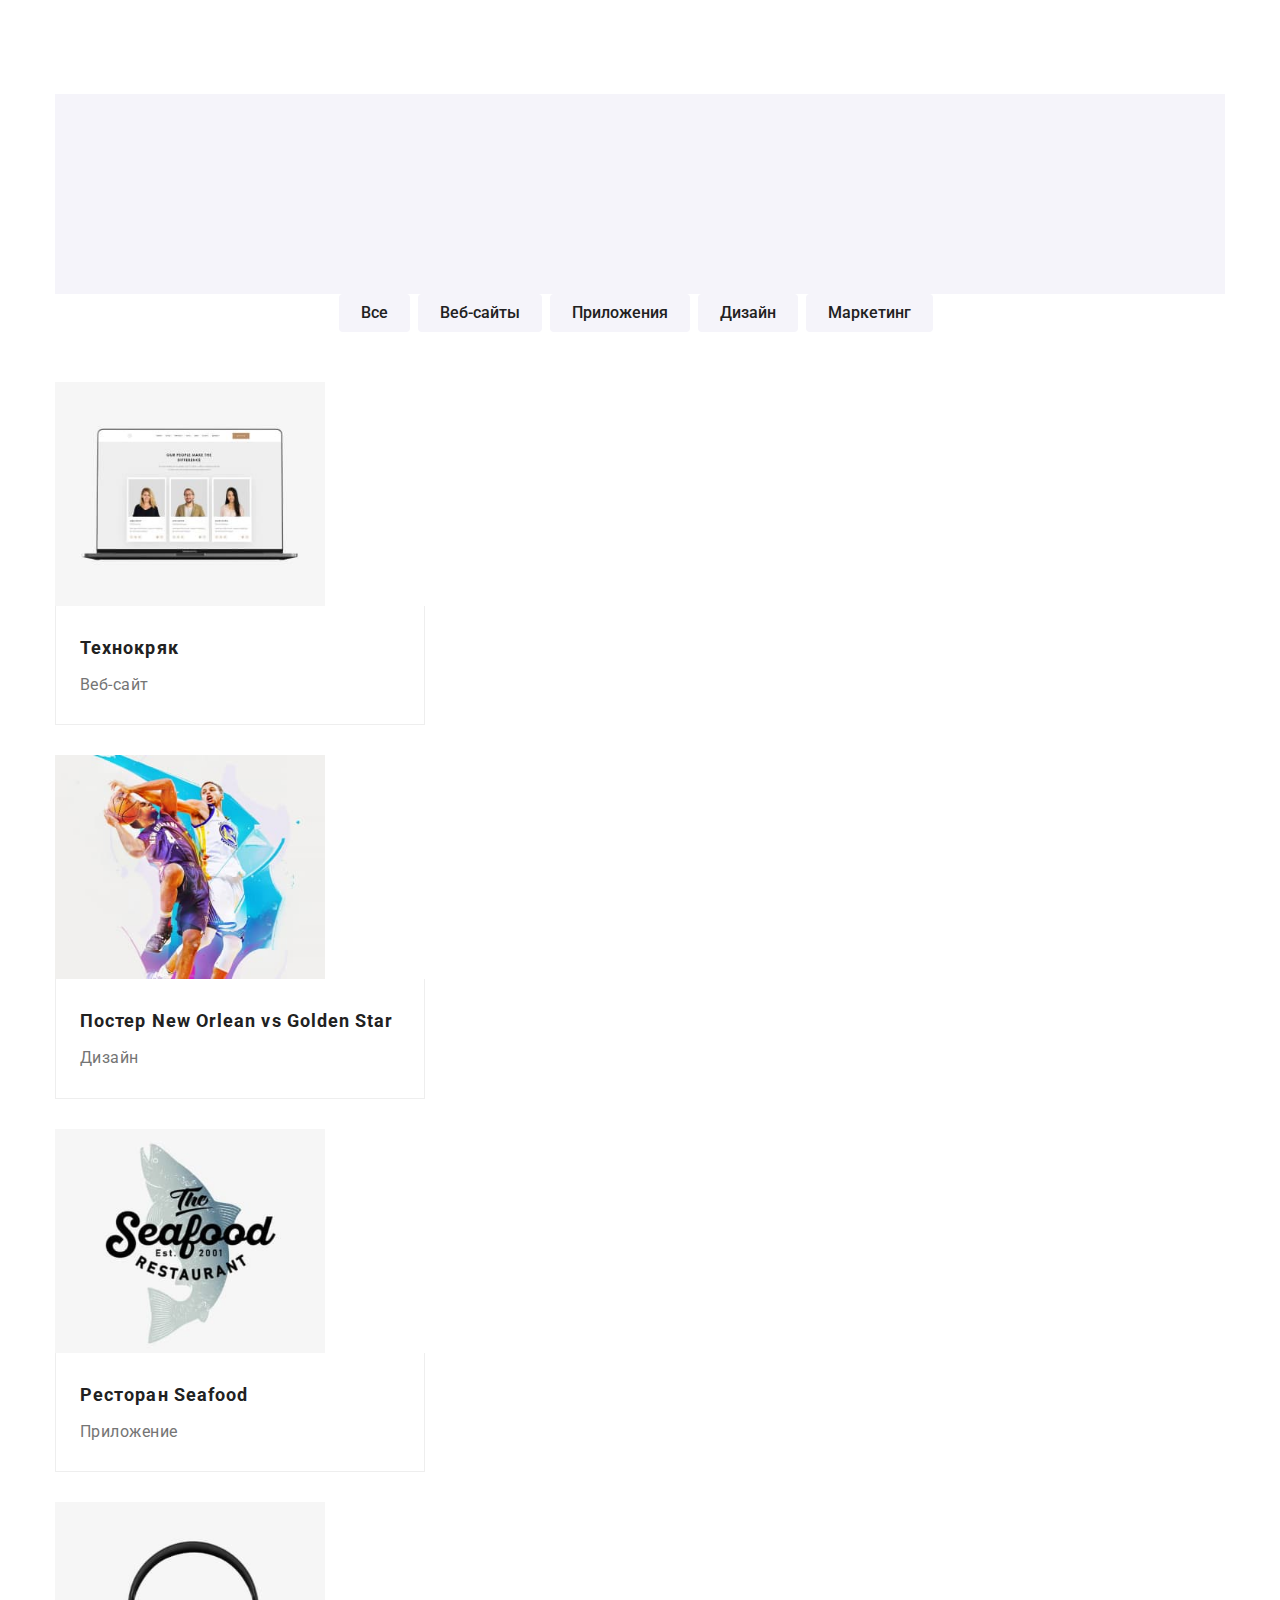
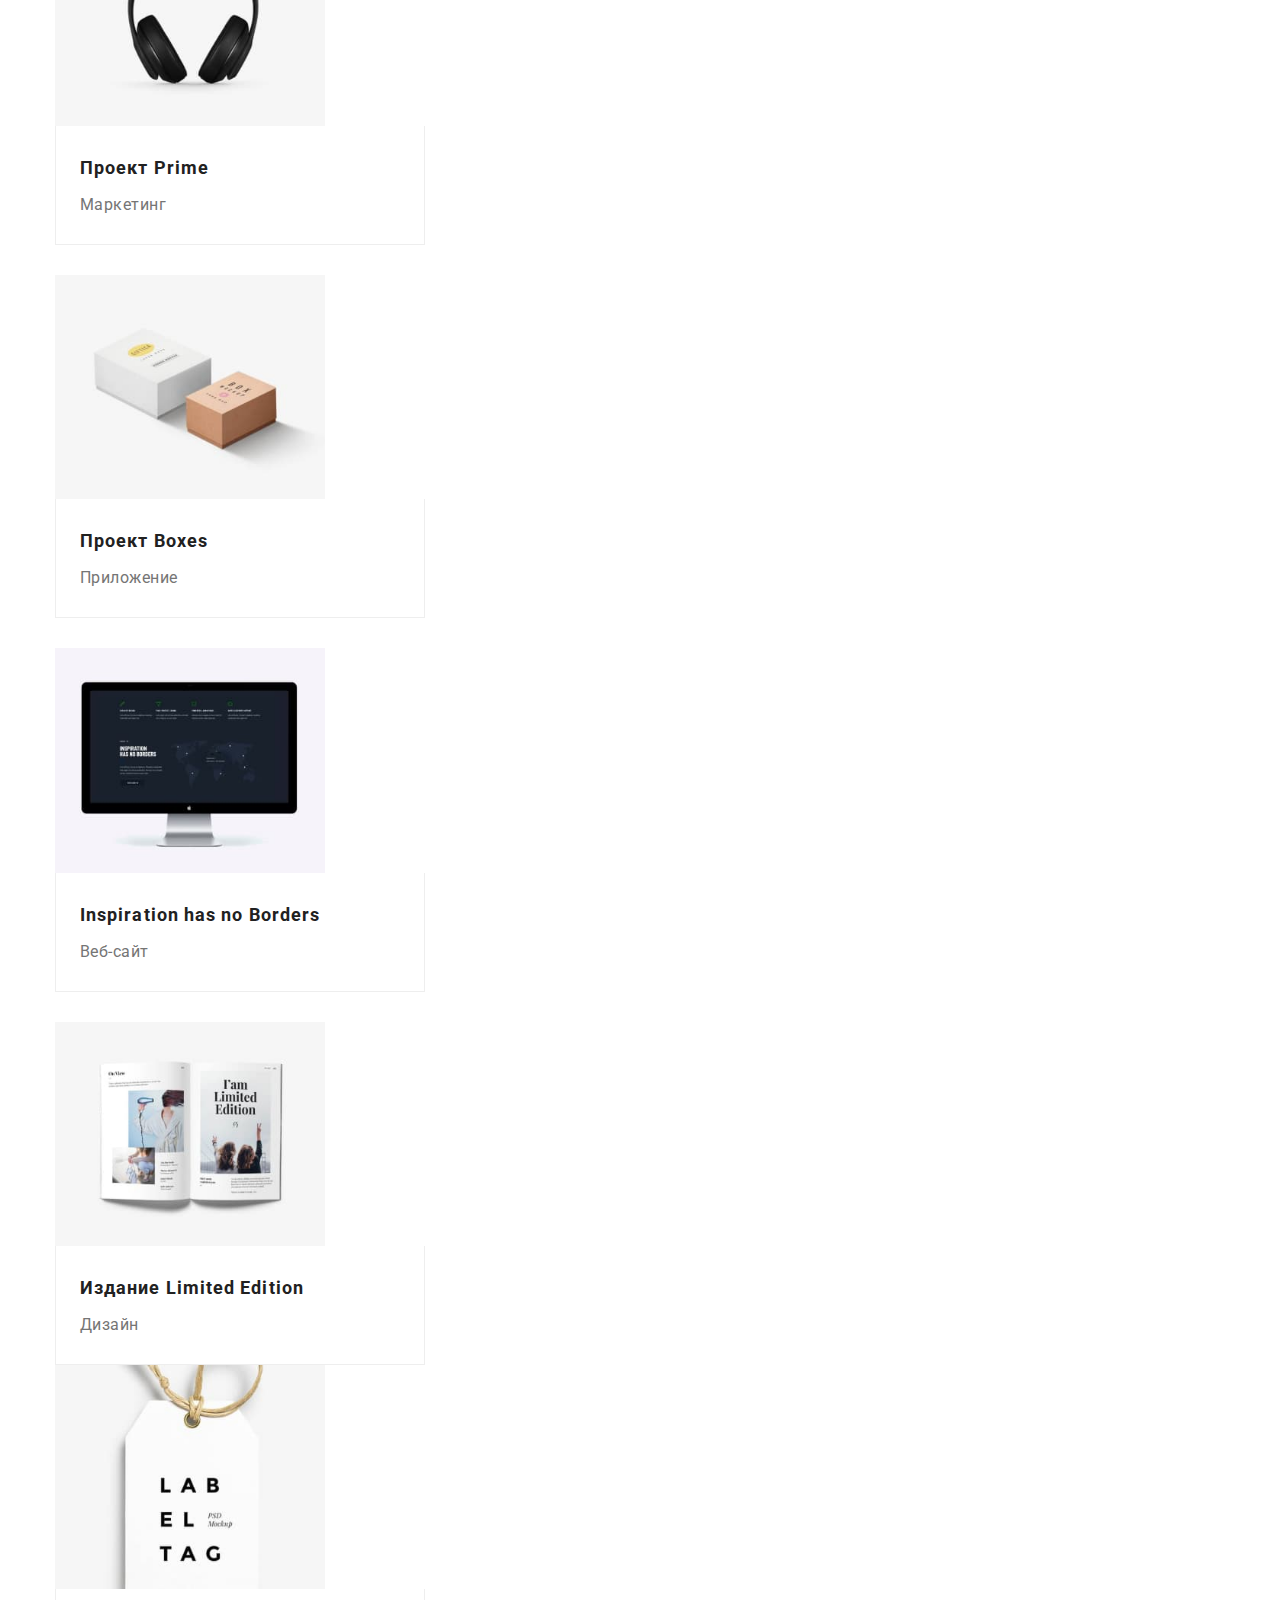
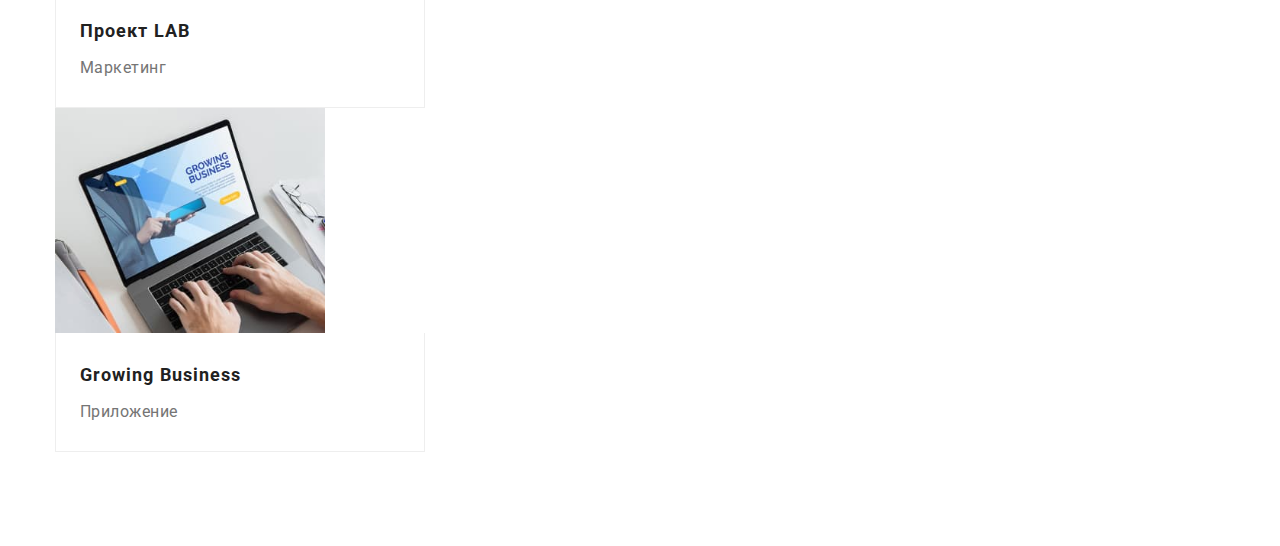
==== portfolio.html @ 8211e8ce "save" ====
<!DOCTYPE html>
<html lang="ru">
  <head>
    <meta charset="UTF-8" />
    <meta http-equiv="X-UA-Compatible" content="IE=edge" />
    <meta name="viewport" content="width=device-width, initial-scale=1.0" />
    <title>WebStudio</title>
    <link
      href="https://fonts.googleapis.com/css2?family=Raleway:wght@700&family=Roboto:wght@400;500;700;900&display=swap"
      rel="stylesheet"
    />
    <link
      rel="stylesheet"
      href="https://cdnjs.cloudflare.com/ajax/libs/modern-normalize/1.1.0/modern-normalize.min.css"
    />
    <link rel="stylesheet" href="./css/main.min.css" />
  </head>

  <body>
    <!--Шапка-->
    <!-- <header class="header-pages">
      <div class="container header-pages__siteheader">
        <nav class="header-pages__display">
          <a href="./index.html" class="header-pages__logo">
            <span class="header-pages__logoblu logo header-pages__logo"
              >Web</span
            ><span class="header-pages__logoblack header-pages__logo"
              >Studio</span
            >
          </a>
          <ul class="site-nav">
            <li class="site-nav__item">
              <a href="./index.html" class="site-nav__textblack site-nav__led"
                >Студия</a
              >
            </li>
            <li class="site-nav__item">
              <a
                href="./portfolio.html"
                class="site-nav__textblack site-nav__linelink"
                >Портфолио</a
              >
            </li>
            <li class="site-nav__item">
              <a href="" class="site-nav__textblack">Контакты</a>
            </li>
          </ul>
        </nav>
        <ul class="site-contact">
          <li class="site-contact__item">
            <a
              href="mailto:info@devstudio.com"
              class="site-contact site-contact__link"
              ><svg class="site-contact__icon" width="16px" height="12px">
                <use href="./images/icons.svg#icon-mail"></use></svg
              >info@devstudio.com</a
            >
          </li>
          <li class="site-contact__item">
            <a href="tel:+380961111111" class="site-contact site-contact__link"
              ><svg class="site-contact__icon" width="10px" height="16px">
                <use href="./images/icons.svg#icon-smartphone"></use></svg
              >+38 096 111 11 11</a
            >
          </li>
        </ul>
      </div>
    </header> -->

    <main>
      <!--Portfolio-->
      <section class="section">
        <div class="container">
          <h1 class="visually-hidden">Реализованные нами проекты</h1>
          <ul class="site-contact project">
            <li class="item">
              <button type="button" class="project__filter project__hover">
                Все
              </button>
            </li>
            <li>
              <button type="button" class="project__filter project__hover">
                Веб-сайты
              </button>
            </li>
            <li>
              <button type="button" class="project__filter project__hover">
                Приложения
              </button>
            </li>
            <li>
              <button type="button" class="project__filter project__hover">
                Дизайн
              </button>
            </li>
            <li>
              <button type="button" class="project__filter project__hover">
                Маркетинг
              </button>
            </li>
          </ul>
          <ul class="card">
            <li class="card__list">
              <a href="" class="card__link">
                <div class="card__overlayfull">
                  <img
                    srcset="
                      ./images/portfolio/1-tab1x.jpg  354w,
                      ./images/portfolio/1-desk1x.jpg 370w,
                      ./images/portfolio/1-mob1x.jpg  450w,
                      ./images/portfolio/1-tab2x.jpg  708w,
                      ./images/portfolio/1-desk2x.jpg 740w,
                      ./images/portfolio/1-mob2x.jpg  900w
                    "
                    sizes="(min-width: 1200px) 270px, (min-width: 768px) 354px, (max-width: 480px) 450px"
                    src="./images/portfolio/1-mob1x.jpg"
                    alt="Технокряк"
                  />
                  <div class="card__overlay">
                    <p class="card__overlaydesc">
                      Ресурс предлагает комплексные предложения с разным уровнем
                      функционала и сервисов. Все это позволит посетителю
                      получить исчерпывающие сведения о компании или частном
                      лице.
                    </p>
                  </div>
                </div>
                <div class="card__border">
                  <h3 class="card__title">Технокряк</h3>
                  <p class="card__description">Веб-сайт</p>
                </div>
              </a>
            </li>

            <li class="card__list">
              <a href="" class="card__link">
                <div class="card__overlayfull">
                  <img
                    srcset="
                      ./images/portfolio/2-tab1x.jpg  354w,
                      ./images/portfolio/2-desk1x.jpg 370w,
                      ./images/portfolio/2-mob1x.jpg  450w,
                      ./images/portfolio/2-tab2x.jpg  708w,
                      ./images/portfolio/2-desk2x.jpg 740w,
                      ./images/portfolio/2-mob2x.jpg  900w
                    "
                    sizes="(min-width: 1200px) 270px, (min-width: 768px) 354px, (max-width: 480px) 450px"
                    src="./images/portfolio/2-mob1x.jpg"
                    alt="Постер New Orlean vs Golden Star"
                  />
                  <div class="card__overlay">
                    <p class="card__overlaydesc">
                      Ресурс предлагает комплексные предложения с разным уровнем
                      функционала и сервисов. Все это позволит посетителю
                      получить исчерпывающие сведения о компании или частном
                      лице.
                    </p>
                  </div>
                </div>
                <div class="card__border">
                  <h3 class="card__title">Постер New Orlean vs Golden Star</h3>
                  <p class="card__description">Дизайн</p>
                </div>
              </a>
            </li>
            <li class="card__list">
              <a href="" class="card__link">
                <div class="card__overlayfull">
                  <img
                    srcset="
                      ./images/portfolio/3-tab1x.jpg  354w,
                      ./images/portfolio/3-desk1x.jpg 370w,
                      ./images/portfolio/3-mob1x.jpg  450w,
                      ./images/portfolio/3-tab2x.jpg  708w,
                      ./images/portfolio/3-desk2x.jpg 740w,
                      ./images/portfolio/3-mob2x.jpg  900w
                    "
                    sizes="(min-width: 1200px) 270px, (min-width: 768px) 354px, (max-width: 480px) 450px"
                    src="./images/portfolio/3-mob1x.jpg"
                    alt="Ресторан Seafood"
                  />
                  <div class="card__overlay">
                    <p class="card__overlaydesc">
                      Ресурс предлагает комплексные предложения с разным уровнем
                      функционала и сервисов. Все это позволит посетителю
                      получить исчерпывающие сведения о компании или частном
                      лице.
                    </p>
                  </div>
                </div>
                <div class="card__border">
                  <h3 class="card__title">Ресторан Seafood</h3>
                  <p class="card__description">Приложение</p>
                </div>
              </a>
            </li>
            <li class="card__list">
              <a href="" class="card__link">
                <div class="card__overlayfull">
                  <img
                    srcset="
                      ./images/portfolio/4-tab1x.jpg  354w,
                      ./images/portfolio/4-desk1x.jpg 370w,
                      ./images/portfolio/4-mob1x.jpg  450w,
                      ./images/portfolio/4-tab2x.jpg  708w,
                      ./images/portfolio/4-desk2x.jpg 740w,
                      ./images/portfolio/4-mob2x.jpg  900w
                    "
                    sizes="(min-width: 1200px) 270px, (min-width: 768px) 354px, (max-width: 480px) 450px"
                    src="./images/portfolio/4-mob1x.jpg"
                    alt="Проект Prime"
                  />
                  <div class="card__overlay">
                    <p class="card__overlaydesc">
                      Ресурс предлагает комплексные предложения с разным уровнем
                      функционала и сервисов. Все это позволит посетителю
                      получить исчерпывающие сведения о компании или частном
                      лице.
                    </p>
                  </div>
                </div>
                <div class="card__border">
                  <h3 class="card__title">Проект Prime</h3>
                  <p class="card__description">Маркетинг</p>
                </div>
              </a>
            </li>
            <li class="card__list">
              <a href="" class="card__link">
                <div class="card__overlayfull">
                  <img
                    srcset="
                      ./images/portfolio/5-tab1x.jpg  354w,
                      ./images/portfolio/5-desk1x.jpg 370w,
                      ./images/portfolio/5-mob1x.jpg  450w,
                      ./images/portfolio/5-tab2x.jpg  708w,
                      ./images/portfolio/5-desk2x.jpg 740w,
                      ./images/portfolio/5-mob2x.jpg  900w
                    "
                    sizes="(min-width: 1200px) 270px, (min-width: 768px) 354px, (max-width: 480px) 450px"
                    src="./images/portfolio/5-mob1x.jpg"
                    alt="Проект Boxes"
                  />
                  <div class="card__overlay">
                    <p class="card__overlaydesc">
                      Ресурс предлагает комплексные предложения с разным уровнем
                      функционала и сервисов. Все это позволит посетителю
                      получить исчерпывающие сведения о компании или частном
                      лице.
                    </p>
                  </div>
                </div>
                <div class="card__border">
                  <h3 class="card__title">Проект Boxes</h3>
                  <p class="card__description">Приложение</p>
                </div>
              </a>
            </li>
            <li class="card__list">
              <a href="" class="card__link">
                <div class="card__overlayfull">
                  <img
                    srcset="
                      ./images/portfolio/6-tab1x.jpg  354w,
                      ./images/portfolio/6-desk1x.jpg 370w,
                      ./images/portfolio/6-mob1x.jpg  450w,
                      ./images/portfolio/6-tab2x.jpg  708w,
                      ./images/portfolio/6-desk2x.jpg 740w,
                      ./images/portfolio/6-mob2x.jpg  900w
                    "
                    sizes="(min-width: 1200px) 270px, (min-width: 768px) 354px, (max-width: 480px) 450px"
                    src="./images/portfolio/6-mob1x.jpg"
                    alt="Inspiration has no Borders"
                  />
                  <div class="card__overlay">
                    <p class="card__overlaydesc">
                      Ресурс предлагает комплексные предложения с разным уровнем
                      функционала и сервисов. Все это позволит посетителю
                      получить исчерпывающие сведения о компании или частном
                      лице.
                    </p>
                  </div>
                </div>
                <div class="card__border">
                  <h3 class="card__title">Inspiration has no Borders</h3>
                  <p class="card__description">Веб-сайт</p>
                </div>
              </a>
            </li>
            <li class="card__list">
              <a href="" class="card__link">
                <div class="card__overlayfull">
                  <img
                    srcset="
                      ./images/portfolio/7-tab1x.jpg  354w,
                      ./images/portfolio/7-desk1x.jpg 370w,
                      ./images/portfolio/7-mob1x.jpg  450w,
                      ./images/portfolio/7-tab2x.jpg  708w,
                      ./images/portfolio/7-desk2x.jpg 740w,
                      ./images/portfolio/7-mob2x.jpg  900w
                    "
                    sizes="(min-width: 1200px) 270px, (min-width: 768px) 354px, (max-width: 480px) 450px"
                    src="./images/portfolio/7-mob1x.jpg"
                    alt="Издание Limited Edition"
                  />
                  <div class="card__overlay">
                    <p class="card__overlaydesc">
                      Ресурс предлагает комплексные предложения с разным уровнем
                      функционала и сервисов. Все это позволит посетителю
                      получить исчерпывающие сведения о компании или частном
                      лице.
                    </p>
                  </div>
                </div>
                <div class="card__border">
                  <h3 class="card__title">Издание Limited Edition</h3>
                  <p class="card__description">Дизайн</p>
                </div>
              </a>
            </li>
            <li class="card__list">
              <a href="" class="card__link">
                <div class="card__overlayfull">
                  <img
                    srcset="
                      ./images/portfolio/8-tab1x.jpg  354w,
                      ./images/portfolio/8-desk1x.jpg 370w,
                      ./images/portfolio/8-mob1x.jpg  450w,
                      ./images/portfolio/8-tab2x.jpg  708w,
                      ./images/portfolio/8-desk2x.jpg 740w,
                      ./images/portfolio/8-mob2x.jpg  900w
                    "
                    sizes="(min-width: 1200px) 270px, (min-width: 768px) 354px, (max-width: 480px) 450px"
                    src="./images/portfolio/8-mob1x.jpg"
                    alt="Проект LAB"
                  />
                  <div class="card__overlay">
                    <p class="card__overlaydesc">
                      Ресурс предлагает комплексные предложения с разным уровнем
                      функционала и сервисов. Все это позволит посетителю
                      получить исчерпывающие сведения о компании или частном
                      лице.
                    </p>
                  </div>
                </div>
                <div class="card__border">
                  <h3 class="card__title">Проект LAB</h3>
                  <p class="card__description">Маркетинг</p>
                </div>
              </a>
            </li>
            <li class="card__list">
              <a href="" class="card__link">
                <div class="card__overlayfull">
                  <img
                    srcset="
                      ./images/portfolio/9-tab1x.jpg  354w,
                      ./images/portfolio/9-desk1x.jpg 370w,
                      ./images/portfolio/9-mob1x.jpg  450w,
                      ./images/portfolio/9-tab2x.jpg  708w,
                      ./images/portfolio/9-desk2x.jpg 740w,
                      ./images/portfolio/9-mob2x.jpg  900w
                    "
                    sizes="(min-width: 1200px) 270px, (min-width: 768px) 354px, (max-width: 480px) 450px"
                    src="./images/portfolio/9-mob1x.jpg"
                    alt="Growing Business"
                  />
                  <div class="card__overlay">
                    <p class="card__overlaydesc">
                      Ресурс предлагает комплексные предложения с разным уровнем
                      функционала и сервисов. Все это позволит посетителю
                      получить исчерпывающие сведения о компании или частном
                      лице.
                    </p>
                  </div>
                </div>
                <div class="card__border">
                  <h3 class="card__title">Growing Business</h3>
                  <p class="card__description">Приложение</p>
                </div>
              </a>
            </li>
          </ul>
        </div>
      </section>
    </main>

    <!--Футер-->
    <!-- <footer class="footer">
      <div class="container footer__padding">
        <div>
          <a href="./index.html" class="header-pages__logo"
            ><span class="header-pages__logoblu">Web</span>
            <span class="header-pages__logowhite">Studio</span></a
          >

          <address class="footer__address">
            <ul class="footer__link">
              <li class="footer__itemtop">
                <a
                  href="г.Киев,пр-тЛесиУкраинки,26"
                  class="footer__contact footer__contact--white"
                  >г. Киев, пр-т Леси Украинки, 26</a
                >
              </li>
              <li class="footer__item">
                <a href="mailto:info@devstudio.com" class="footer__contact"
                  >info@devstudio.com</a
                >
              </li>
              <li class="footer__item">
                <a href="tel:+380961111111" class="footer__contact"
                  >+38 096 111 11 11</a
                >
              </li>
            </ul>
          </address>
        </div>

        <div>
          <h2 class="footer-social__title">Присоединяйтесь</h2>
          <ul class="footer-social">
            <li class="footer-social__item">
              <a href="" class="footer-social__link"
                ><svg class="footer-social__icon">
                  <use href="./images/icons.svg#icon-footer-insta"></use></svg
              ></a>
            </li>
            <li class="footer-social__item">
              <a href="" class="footer-social__link"
                ><svg class="footer-social__icon">
                  <use href="./images/icons.svg#icon-footer-twiter"></use></svg
              ></a>
            </li>
            <li class="footer-social__item">
              <a href="" class="footer-social__link"
                ><svg class="footer-social__icon">
                  <use
                    href="./images/icons.svg#icon-footer-facebook"
                  ></use></svg
              ></a>
            </li>
            <li class="footer-social__item">
              <a href="" class="footer-social__link"
                ><svg class="footer-social__icon">
                  <use
                    href="./images/icons.svg#icon-footer-linkedin"
                  ></use></svg
              ></a>
            </li>
          </ul>
        </div>
        <div class="footer-subscribe">
          <h3 class="footer-subscribe__title">Подпишись на рассылку</h3>
          <form class="footer-subscribe__form">
            <label class="footer-subscribe__field">
              <input
                type="text"
                name="name"
                placeholder="E-mail"
                class="footer-subscribe__input"
              />
            </label>
            <button type="submit" class="footer-subscribe__button">
              Подписаться<svg
                class="footer-subscribe__icon"
                width=" 24px"
                height="24px"
              >
                <use href="./images/icons.svg#icon-footer-subscribe"></use>
              </svg>
            </button>
          </form>
        </div>
      </div>
    </footer> -->
  </body>
</html>
---- css/main.min.css ----
.visually-hidden{position:absolute;width:1px;height:1px;margin:-1px;border:0;padding:0;white-space:normal;clip-path:inset(100%);clip:rect(0 0 0 0);overflow:hidden}:root{--primary-text-color: #212121;--secondary-text-color: #757575;--font-header-footer: #2f303a;--white-color-text: #ffffff;--accent-color: #2196f3;--animation: 250ms cubic-bezier(0.4, 0, 0.2, 1)}body{background-color:#ffffff;color:var(--primary-text-color);font-family:"Roboto", "Helvetica Neue", sans-serif;letter-spacing:0.03em;margin:0}ul,li,p{list-style:none;margin:0;padding:0}h1,h2,h3,h4,h5,h6{margin:0;padding:0}a{text-decoration:none}img{display:block}.container{width:100%;padding-left:15px;padding-right:15px;margin:0 auto}@media screen and (min-width: 480px){.container{width:480px}}@media screen and (min-width: 768px){.container{width:768px}}@media screen and (min-width: 1200px){.container{width:1200px}}.section{padding-top:60px;padding-bottom:60px}@media screen and (min-width: 1200px){.section{padding-top:94px;padding-bottom:94px}}.backdrop{position:fixed;top:0;left:0;width:100%;height:100%;background-color:rgba(0,0,0,0.2);opacity:1;transition:opacity var(--animation);z-index:2}.backdrop__modal{position:absolute;top:50%;left:50%;transform:translate(-50%, -50%);width:528px;height:581px;background-color:#ffffff;transition:transform var(--animation);z-index:3;padding:40px}.backdrop__title{font-family:"Roboto";font-weight:700;font-size:20px;line-height:1.15;text-align:center;letter-spacing:0.03em;color:var(--primary-text-color);padding-bottom:12px}.is-hidden{opacity:0;pointer-events:none;transition:opacity var(--animation)}.form{width:100%;font-family:"Roboto";font-weight:400;font-size:12px;line-height:1.15;letter-spacing:0.01em;color:var(--secondary-text-color)}.form__close{position:absolute;top:8px;right:8px;height:30px;width:30px;background-color:#ffffff;border:1px solid rgba(0,0,0,0.1);border-radius:50%;cursor:pointer;display:flex;justify-content:center;align-items:center;color:#000000;transition:color var(--animation)}.form__close:hover,.form__close:focus{fill:var(--accent-color)}.form__iconclose{fill:currentColor}.form__field{position:relative;display:flex;flex-direction:column;margin-bottom:10px;background:#ffffff;border-radius:4px}.form__input{margin:0;margin-top:4px;border:1px solid rgba(33,33,33,0.2);box-sizing:border-box;border-radius:4px;padding:10px 40px;display:flex;cursor:pointer;height:40px;outline:none}.form__input::placeholder{color:rgba(117,117,117,0.5)}.form__input:focus{border-color:var(--accent-color);color:#2f303a}.form__icon+.form__iconname{margin:0;padding:0;display:flex;position:absolute;top:50%;left:12px;cursor:pointer}.form__field:focus-within>.form__icon+.form__iconname{color:var(--accent-color);fill:var(--accent-color);transition:var(--animation)}.form__comment{display:flex}.form__textarea{width:100%;height:120px;padding:12px 16px;border:1px solid rgba(33,33,33,0.2);box-sizing:border-box;border-radius:4px;resize:none}.form__textarea::placeholder{color:rgba(117,117,117,0.5)}.form__agreement{font-family:"Roboto";font-weight:400;font-size:14px;letter-spacing:0.03em;line-height:1.71;display:flex;align-items:center;margin-top:20px}.form a{color:var(--accent-color);text-decoration-line:underline;margin-left:14px}.form__checkbox{-webkit-appearance:none;-moz-appearance:none;appearance:none;position:absolute}.form__checkicon{content:"";display:inline-block;background-repeat:no-repeat;width:16px;height:15px;border:2px solid var(--primary-text-color);border-radius:4px;margin-right:8px}.form__checkbox:checked+.form__checkicon{border-color:var(--accent-color);background-color:var(--accent-color);background-image:url(../images/iconcheck.svg);background-size:contain;background-origin:content-box}.form__button{color:var(--white-color-text);background-color:var(--accent-color);margin:0 auto;display:block;font-family:"Roboto";padding:10px 55px;border-radius:4px;min-width:200px;border:transparent;font-weight:700;font-size:16px;line-height:1.88;display:flex;align-items:center;text-align:center;letter-spacing:0.06em;cursor:pointer;box-shadow:0px 4px 4px rgba(0,0,0,0.15);border-radius:4px;transition:background-color var(--animation),color var(--animation);margin-top:30px}.form__button:hover,.form__button:focus{background-color:var(--accent-color);color:var(--accent-color)}.site-nav{display:flex;flex-direction:column;position:fixed;padding:20px;font-size:20px;top:0;left:0;width:100vw;height:100vh;margin-bottom:32px;z-index:1;transform:translateY(-100%)}.site-nav.is-open{transform:translateY(0)}.site-nav__list{color:var(--primary-text-color);font-weight:500;font-size:40px;line-height:1.17;letter-spacing:0.02em;text-decoration:none}.site-nav__textblack{font-weight:500;font-size:40px;line-height:1.17;letter-spacing:0.02em;color:var(--primary-text-color)}.site-nav__linelink{color:var(--accent-color)}.site-nav__linelink::after{position:absolute;left:0;bottom:-1px;content:"";display:block;width:100%;height:4px;border-radius:2px;transition:color var(--animation);background-color:var(--accent-color)}.site-nav__item:hover,.site-nav__item:focus{color:var(accent-color);outline:0;outline-offset:0;text-decoration:none;transition:color var(--animation)}.advantage{display:flex;justify-content:space-between;flex-wrap:wrap;margin-left:-30px;margin-top:-30px;flex-direction:column}@media screen and (min-width: 768px){.advantage{flex-direction:row}}.advantage__h2{color:var(--primary-text-color);font-weight:700;font-size:14px;line-height:1.14;text-transform:uppercase;margin-bottom:10px}.advantage__list{margin-left:30px;margin-top:30px}@media screen and (min-width: 768px){.advantage__list{flex-basis:calc(100% / 2 - 30px)}}@media screen and (min-width: 1200px){.advantage__list{flex-basis:calc(100% / 4 - 30px)}}.advantage__list::before{display:block;content:"";height:120px;background-size:auto;background-repeat:no-repeat;background-position:center;background-color:#f5f4fa;margin-bottom:30px}.advantage__list:nth-child(1)::before{background-image:url(../images/advantage-svg1.svg)}.advantage__list:nth-child(2)::before{background-image:url(../images/advantage-svg2.svg)}.advantage__list:nth-child(3)::before{background-image:url(../images/advantage-svg3.svg)}.advantage__list:nth-child(4)::before{background-image:url(../images/advantage-svg4.svg)}.advantage__title{color:var(--primary-text-color);font-weight:700;font-size:14px;line-height:1.14;text-transform:uppercase;margin-bottom:10px;text-align:center}@media screen and (min-width: 768px){.advantage__title{text-align:left}}.advantage__description{color:var(--secondary-text-color);font-size:14px;line-height:1.71}.card{display:flex;flex-wrap:wrap}@media screen and (min-width: 480px){.card{flex-direction:column}}@media screen and (min-width: 768px){.card{width:calc((100% / 2) - 30px)}}.card__list{width:370px;margin-right:30px;margin-bottom:30px;cursor:pointer;transition:box-shadow var(--animation);flex-basis:calc((100% - 2 * 15px) / 1)}@media screen and (min-width: 768px){.card__list{flex-basis:calc((100% - 4 * 15px) / 2)}}@media screen and (min-width: 1200px){.card__list{flex-basis:calc((100% - 6 * 15px) / 3)}}.card__link{display:block}.card__link:hover,.card__link:focus{box-shadow:0px 1px 1px rgba(0,0,0,0.12),0px 4px 4px rgba(0,0,0,0.06),1px 4px 6px rgba(0,0,0,0.16)}.card__list:nth-child(3n){margin-right:0}.card__list:nth-last-child(-n+3){margin-bottom:0}.card__title{color:var(--primary-text-color);font-weight:700;font-size:18px;line-height:2;letter-spacing:0.06em;margin-bottom:4px}.card__description{color:var(--secondary-text-color);font-size:16px;line-height:1.88}.card__border{padding:24px;border-right:1px solid #eee;border-bottom:1px solid #eee;border-left:1px solid #eee}.card__overlay{position:absolute;width:100%;height:100%;left:0;top:0;background-color:rgba(33,150,243,0.9);padding:63px 24px;transform:translateY(105%);transition:transform var(--animation)}@media screen and (min-width: 768px){.card__overlay{padding-top:49px}}@media screen and (min-width: 1200px){.card__overlay{padding-top:63px}}.card__list:hover .card__overlay{transform:translateY(0)}.card__overlaydesc{font-size:18px;line-height:1.56;letter-spacing:0.03em;color:#ffffff}.card__overlayfull{position:relative;overflow:hidden}.client{list-style:none;display:flex;flex-wrap:wrap;margin-left:-30px;margin-top:-30px;flex-direction:row}.client__h2{color:var(--primary-text-color);font-weight:700;font-size:36px;line-height:1.17;text-align:center;margin-bottom:50px}.client__list{width:calc((100% / 2) - 30px);margin-left:30px;margin-top:30px}@media screen and (min-width: 768px){.client__list{width:calc((100% / 4) - 30px)}.client__list:not(:nth-child(3)){margin-right:30px}}@media screen and (min-width: 1200px){.client__list{width:calc((100% / 6) - 30px)}}.client__link{height:92px;display:flex;align-items:center;justify-content:center;border:1px solid currentColor;border-radius:4px;color:#afb1b8;transition:color var(--animation),border-color var(--animation)}.client__link:hover,.client__link:focus{color:var(--accent-color);border-color:var(--accent-color)}.client__foto{height:60px;fill:currentColor;display:block}.site-contact{color:var(--secondary-text-color);font-weight:500;font-size:14px;line-height:1.14;letter-spacing:0.02em;text-decoration:none}.site-contact :hover,.site-contact :focus{color:var(--accent-color);outline:0;outline-offset:0;transition:color var(--animation)}.site-contact .site-contact__item+.site-contact__item{display:block}@media screen and (min-width: 1200px){.site-contact .site-contact__item+.site-contact__item{margin-left:50px}}.site-contact__link{transition:color var(--animation)}.site-contact__link:hover,.site-contact__link:focus{color:var(--accent-color);transition:color var(--animation)}.site-contact__icon{fill:currentColor;margin-right:10px}.footer{background-color:#2f303a;font-style:normal;display:block}.footer__padding{padding-top:60px;padding-bottom:60px}.footer__itemtop{margin-top:20px}.footer__item{margin-top:9px}.footer__address{font-style:normal}.footer__contact{color:rgba(255,255,255,0.6);font-size:14px;line-height:1.71;text-decoration:none;transition:color var(--animation)}.footer__contact--white{color:var(--white-color-text);margin-right:70px}.footer__contact:hover,.footer__contact:focus{color:var(--accent-color)}.footer__address:hover,.footer__address:focus{color:var(--accent-color)}.foto{display:flex;justify-content:space-between}.foto__h2{color:var(--primary-text-color);font-weight:700;font-size:36px;line-height:1.16;text-align:center;margin-bottom:50px}.foto__title{position:absolute;bottom:0;width:100%;height:70px;font-weight:700;font-size:14px;line-height:1.14;text-transform:uppercase;color:#ffffff;background-color:rgba(47,48,58,0.8);display:flex;justify-content:center;align-items:center}.foto__list{width:370px;margin-right:30px;position:relative}.foto__nopadding{padding-top:0px;display:flex}@media screen and (max-width: 767px){.foto__nopadding{display:none}}@media screen and (min-width: 768px){.foto__nopadding{display:flex}}@media screen and (min-width: 1200px){.foto__nopadding{display:flex}}.offer{background-color:#2f303a;padding-top:200px;padding-bottom:200px;max-width:1600px;background-position:center;background-size:cover;margin-left:auto;margin-right:auto;background-image:linear-gradient(to right, rgba(47,48,58,0.4), rgba(47,48,58,0.4)),url("../images/offer/1-mob1x.jpg")}@media screen and (min-device-pixel-ratio: 2), screen and (min-resolution: 192dpi), screen and (min-resolution: 2dppx){.offer{background-image:linear-gradient(to right, rgba(47,48,58,0.4), rgba(47,48,58,0.4)),url("../images/offer/1-mob2x.jpg")}}@media screen and (min-width: 481px){.offer{background-image:linear-gradient(to right, rgba(47,48,58,0.4), rgba(47,48,58,0.4)),url("../images/offer/1-tab1x.jpg")}}@media screen and (min-width: 481px) and (min-device-pixel-ratio: 2), screen and (min-width: 481px) and (min-resolution: 192dpi), screen and (min-width: 481px) and (min-resolution: 2dppx){.offer{background-image:linear-gradient(to right, rgba(47,48,58,0.4), rgba(47,48,58,0.4)),url("../images/offer/1-tab2x.jpg")}}@media screen and (min-width: 481px) and (min-width: 769px){.offer{height:600px;background-image:linear-gradient(to right, rgba(47,48,58,0.4), rgba(47,48,58,0.4)),url("../images/offer/1-desk1x.jpg")}}@media screen and (min-width: 481px) and (min-width: 769px) and (min-device-pixel-ratio: 2), screen and (min-width: 481px) and (min-width: 769px) and (min-resolution: 192dpi), screen and (min-width: 481px) and (min-width: 769px) and (min-resolution: 2dppx){.offer{background-image:linear-gradient(to right, rgba(47,48,58,0.4), rgba(47,48,58,0.4)),url("../images/offer/1-desk2x.jpg")}}@media screen and (min-width: 481px){__title{color:var(--white-color-text);width:696px;font-weight:900;font-size:26px;line-height:1.6;text-align:center;letter-spacing:0.06em;text-transform:uppercase;margin:0 auto;margin-bottom:30px}}@media screen and (min-width: 481px) and (min-width: 1200px){__title{font-size:44px;line-height:1.36}}@media screen and (min-width: 481px){.container::before{display:block;content:"";background-size:contain;background-repeat:no-repeat;background-position:center;background-color:#f5f4fa}}@media screen and (min-width: 481px) and (min-width: 480px){.container::before{padding-top:118px}}@media screen and (min-width: 481px) and (min-width: 769px){.container::before{padding-top:200px}}@media screen and (min-width: 481px){__button{color:var(--white-color-text);background-color:var(--accent-color);margin:0 auto;display:block;font-family:"Roboto";padding:10px 32px;border-radius:4px;min-width:200px;border:transparent;font-weight:700;font-size:16px;line-height:1.88;display:flex;align-items:center;text-align:center;letter-spacing:0.06em;cursor:pointer;box-shadow:0px 4px 4px rgba(0,0,0,0.15);border-radius:4px;transition:background-color var(--animation),color var(--animation)}__button:hover,__button:focus{background-color:var(--white-color-text);color:var(--accent-color)}}.header-pages{border-bottom:1px solid #ececec;position:relative;z-index:10}.header-pages__display{display:flex;align-items:center;justify-content:space-between}.header-pages__logo{padding:16px 0;cursor:pointer}.header-pages__logo:hover,.header-pages__logo:focus,.header-pages__logo:active{color:var(--accent-color);outline:0;outline-offset:0;text-decoration:none;transition:color var(--animation)}.header-pages__logoblu{color:var(--accent-color);font-family:"Raleway";font-weight:700;font-size:26px;line-height:1.19;transition:color var(--animation)}@media screen and (min-width: 480px){.header-pages__logoblu{font-size:24px;line-height:1.16}}.header-pages__logoblack{color:#000000;font-family:"Raleway";font-weight:700;font-size:26px;line-height:1.19;cursor:pointer}@media screen and (min-width: 480px){.header-pages__logoblack{font-size:24px;line-height:1.16}}.header-pages__logowhite{color:var(--white-color-text);font-family:"Raleway";font-weight:700;font-size:26px;line-height:1.19;transition:color var(--animation)}@media screen and (min-width: 480px){.header-pages__logowhite{font-size:24px;line-height:1.16}}.header-pages__button{display:inline-flex;padding:0;margin:0;border:none;background-color:transparent}.header-pages__button .header-pages__menu-close{display:none}.header-pages__button.is-open .header-pages__menu-close{display:block}.header-pages__button.is-open .header-pages__menu-open{display:none}.header-pages__button.is-open .header-pages__button-icon{position:fixed;top:8px;left:8px;z-index:10}.project{display:flex;justify-content:center;margin-bottom:50px}@media screen and (max-width: 767px){.project{display:flex;flex-wrap:wrap;margin-top:-8px;margin-left:-8px;margin-bottom:40px}}@media screen and (min-width: 768px){.project{margin-bottom:30px;display:flex;justify-content:center}}@media screen and (min-width: 1200px){.project{margin-bottom:50px}}.project__hover:hover,.project__hover:focus{color:var(--white-color-text);background-color:var(--accent-color);border:none;font-family:"Roboto";font-weight:500;font-size:16px;line-height:1.62;text-align:center;box-shadow:0px 3px 1px rgba(0,0,0,0.1),0px 1px 2px rgba(0,0,0,0.08),0px 2px 2px rgba(0,0,0,0.12);border-radius:4px}.project__filter{color:var(--primary-text-color);background-color:#f5f4fa;font-family:"Roboto";border-radius:4px;border:none;font-weight:500;font-size:16px;line-height:1.62;text-align:center;cursor:pointer;margin-right:8px;padding:6px 22px;transition:color var(--animation),background-color var(--animation),box-shadow var(--animation)}.footer-social{width:206px;height:80px;list-style:none;display:flex;margin-top:20px;margin-bottom:30px}.footer-social__title{font-family:"Roboto";font-weight:bold;font-size:14px;line-height:1.14;color:#ffffff;text-transform:uppercase;margin-top:10px}.footer-social :nth-last-child(){margin-right:0}.footer-social__item{width:44px;height:44px;margin-right:10px;border-radius:100%}.footer-social__icon{width:20px;height:20px;fill:#fff;display:flex}.footer-social__link{width:100%;height:100%;display:flex;justify-content:center;align-items:center;border-radius:22px;background:rgba(255,255,255,0.1);transition:background-color var(--animation)}.footer-social__link:hover,.footer-social__link:focus{background-color:var(--accent-color)}.footer-social__link:hover .footer-social__icon,.footer-social__link:focus .footer-social__icon{fill:var(--white-color-text)}.social{list-style:none;display:flex;justify-content:center;align-items:center;margin-right:10px;margin-left:32px;margin-bottom:30px}.social__item{width:44px;height:44px;border-radius:50%;margin-right:10px}.social__icon{width:20px;height:20px;fill:#afb1b8}.social__link{width:100%;height:100%;display:flex;border-radius:22px;fill:#afb1b8;transition:fill var(--animation),background-color var(--animation);background:rgba(255,255,255,0.1)}.social__link:hover,.social__link:focus{background-color:var(--accent-color);transition:color var(--animation)}.social__link:hover .social__icon,.social__link:focus .social__icon{fill:#fff}.footer-subscribe{margin:0;padding:0;position:relative;margin-left:93px}.footer-subscribe__form{display:flex;width:100%;padding-top:20px;font-family:"Roboto";font-weight:400;font-size:12px;line-height:1.15;letter-spacing:0.01em}.footer-subscribe__field{position:relative;display:flex;border-radius:4px}.footer-subscribe__button{color:var(--white-color-text);background-color:var(--accent-color);font-family:"Roboto";padding-top:10px;padding-bottom:10px;margin-left:12px;display:flex;align-items:center;justify-content:center;border-radius:4px;min-width:200px;border:transparent;font-weight:700;font-size:16px;line-height:1.88;letter-spacing:0.06em;cursor:pointer;box-shadow:0px 4px 4px rgba(0,0,0,0.15);border-radius:4px;transition:background-color var(--animation),color var(--animation)}.footer-subscribe__button:hover,.footer-subscribe__button:focus{color:var(--accent-color);background-color:var(--white-color-text);transition:color var(--animation)}.footer-subscribe__button:hover .footer-subscribe__icon,.footer-subscribe__button:focus .footer-subscribe__icon{fill:var(--accent-color);transition:color var(--animation)}.footer-subscribe__icon{padding:0;cursor:pointer;fill:currentColor;margin-left:10px}.footer-subscribe__title{position:relative;font-family:"Roboto";font-weight:700;font-size:14px;line-height:1.15;display:flex;text-align:center;letter-spacing:0.03em;color:var(--white-color-text);text-transform:uppercase;margin-top:10px}.footer-subscribe__input{font-weight:400;font-size:16px;line-height:1.25px;display:flex;align-items:center;letter-spacing:0.03em;width:358px;height:50px;border:1px solid rgba(255,255,255,0.3);box-sizing:border-box;filter:drop-shadow(0px 4px 4px rgba(0,0,0,0.15));border-radius:4px;padding:15px 16px;background-color:transparent;outline:none;color:#ffffff;transition:border-color var(--animation)}.footer-subscribe__icon{top:25%;left:80%;cursor:pointer;fill:var(--white-color-text)}.footer-subscribe__input{font-weight:400;font-size:16px;line-height:1.25px;display:flex;align-items:center;letter-spacing:0.03em}.footer-subscribe__input:focus{border-color:var(--accent-color);color:var(--white-color-text)}.footer-subscribe__input::placeholder{color:rgba(117,117,117,0.5);margin:0;padding:0}.network{font-weight:500;font-size:18px;line-height:1.22px;letter-spacing:0.02em;color:var(--accent-color);display:flex;justify-content:center;align-items:center;padding-top:64px}.network__item{color:var(--accent-color)}.team{display:flex;flex-direction:column;justify-content:space-between;align-items:center;margin-top:-30px}@media screen and (min-width: 768px){.team{flex-direction:row;flex-wrap:wrap;width:calc((100% / 2) - 30px)}}@media screen and (min-width: 1200px){.team{width:calc((100% / 4) - 30px)}}.team .team__section{background-color:#f5f4fa}.team__title{color:var(--primary-text-color);font-weight:700;font-size:36px;line-height:1.17;text-align:center;margin-bottom:50px}.team__name{color:var(--primary-text-color);font-weight:500;font-size:16px;line-height:1.19;text-align:center;margin-top:30px;margin-bottom:10px}.team__position{color:var(--secondary-text-color);font-size:16px;line-height:1.19;text-align:center;margin-bottom:16px}.team__list{margin-top:30px;background-color:#ffffff;box-shadow:0px 1px 3px rgba(0,0,0,0.12),0px 1px 1px rgba(0,0,0,0.14),0px 2px 1px rgba(0,0,0,0.2);border-radius:0px 0px 4px 4px}.team__list:nth-last-child(){margin-right:0}
/*# sourceMappingURL=main.min.css.map */
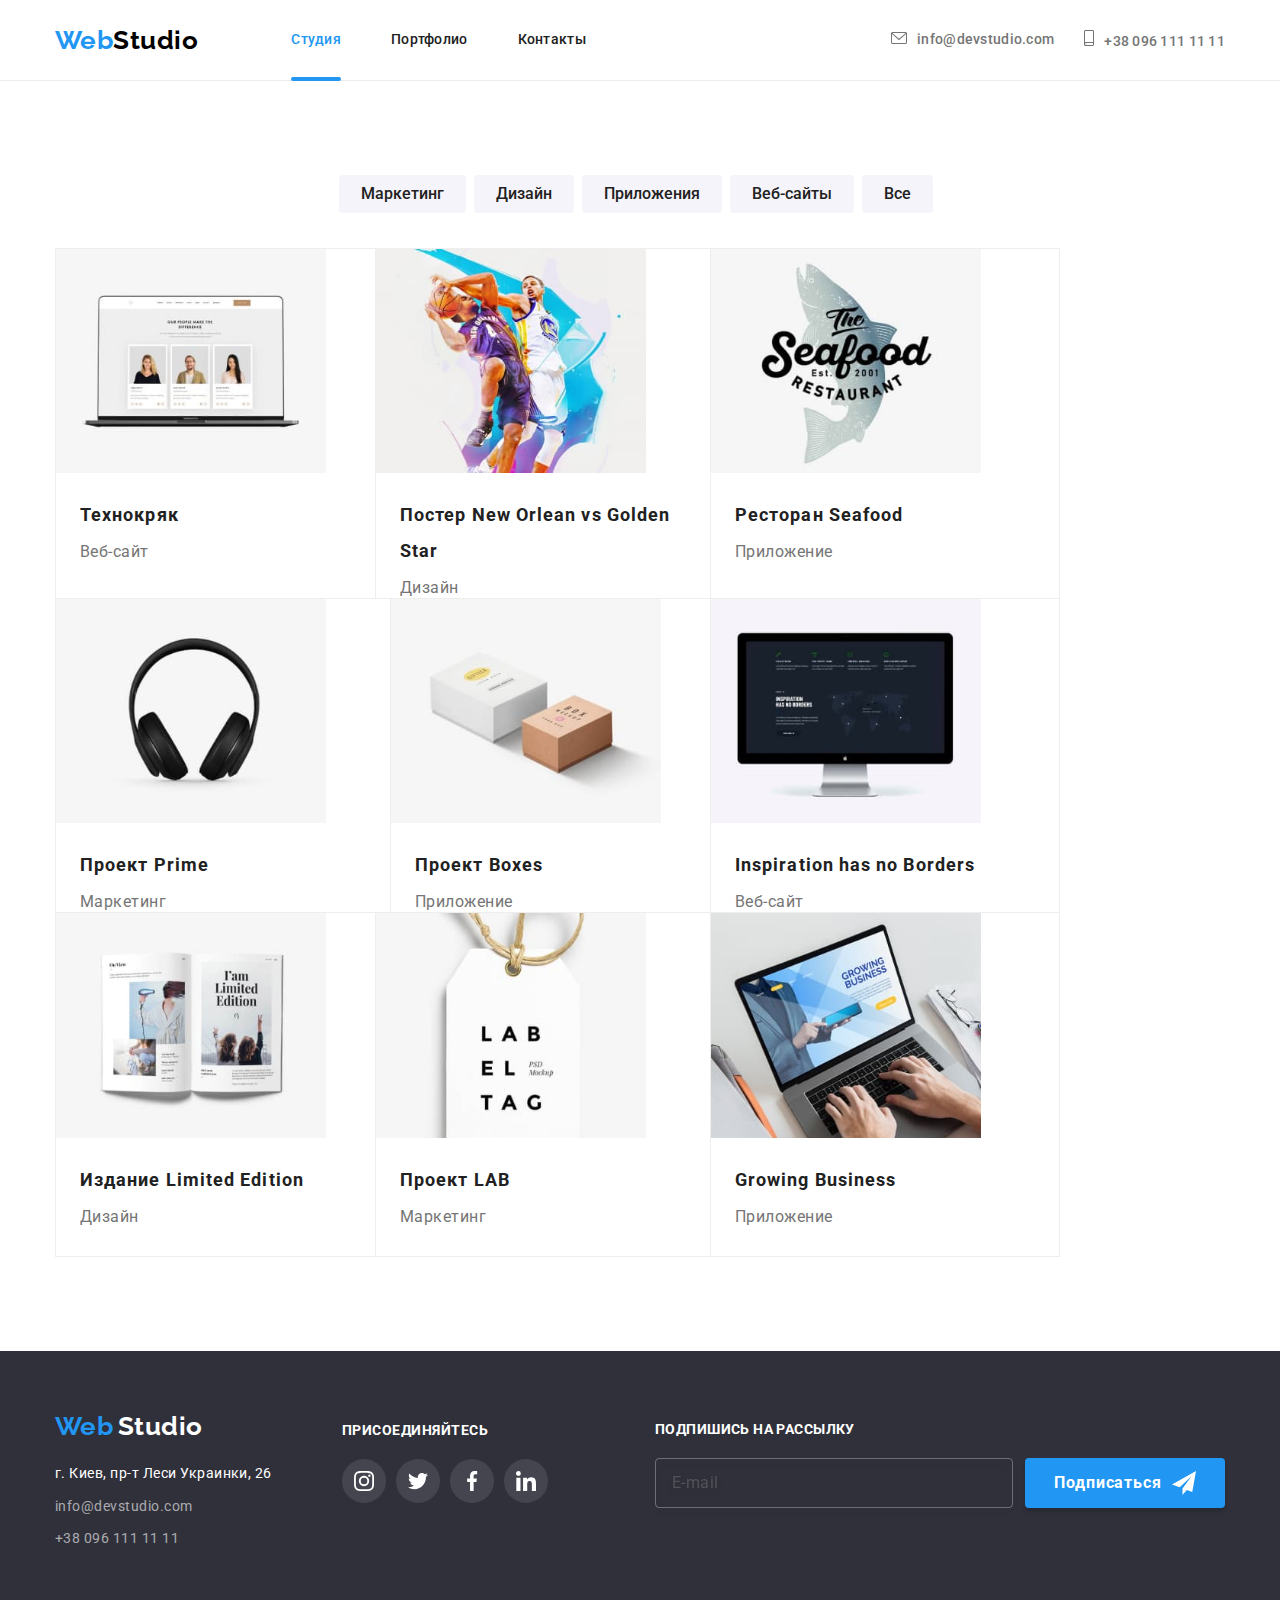
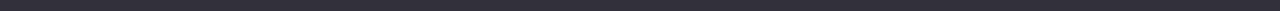
==== commit 9218d8a2: "final 8" ====
--- a/portfolio.html
+++ b/portfolio.html
@@ -18,55 +18,95 @@
 
   <body>
     <!--Шапка-->
-    <!-- <header class="header-pages">
-      <div class="container header-pages__siteheader">
-        <nav class="header-pages__display">
-          <a href="./index.html" class="header-pages__logo">
-            <span class="header-pages__logoblu logo header-pages__logo"
-              >Web</span
-            ><span class="header-pages__logoblack header-pages__logo"
-              >Studio</span
-            >
-          </a>
-          <ul class="site-nav">
-            <li class="site-nav__item">
-              <a href="./index.html" class="site-nav__textblack site-nav__led"
-                >Студия</a
+    <header class="header-pages">
+      <div class="container header-pages__display">
+        <a href="./index.html" class="header-pages__logo">
+          <span class="header-pages__logoblu logo header-pages__logo">Web</span
+          ><span class="header-pages__logoblack header-pages__logo"
+            >Studio</span
+          >
+        </a>
+
+        <button
+          type="button"
+          class="header-pages__button"
+          aria-expanded="false"
+          data-menu-button
+        >
+          <svg
+            class="header-pages__button-icon"
+            width="40"
+            height="40"
+            aria-label="Переключатель мобильного меню"
+          >
+            <use
+              class="header-pages__menu-close"
+              href="./images/icons.svg#menu-close"
+            ></use>
+            <use
+              class="header-pages__menu-open"
+              href="./images/icons.svg#menu-open"
+            ></use>
+          </svg>
+        </button>
+        <div class="site-nav" data-menu>
+          <nav class="site-nav__box">
+            <ul class="site-nav__list">
+              <li class="site-nav__item">
+                <a
+                  href=""
+                  class="site-nav__textblack site-nav__led site-nav__linelink"
+                  >Студия</a
+                >
+              </li>
+              <li class="site-nav__item">
+                <a href="./portfolio.html" class="site-nav__textblack"
+                  >Портфолио</a
+                >
+              </li>
+              <li class="site-nav__item">
+                <a href="" class="site-nav__textblack">Контакты</a>
+              </li>
+            </ul>
+          </nav>
+
+          <ul class="site-contact">
+            <li class="site-contact__item">
+              <a
+                href="tel:+380961111111"
+                class="site-contact site-contact__link site-contact__link--tel"
+                ><svg class="site-contact__icon" width="10px" height="16px">
+                  <use href="./images/icons.svg#icon-smartphone"></use></svg
+                >+38 096 111 11 11</a
               >
             </li>
-            <li class="site-nav__item">
+            <li class="site-contact__item">
               <a
-                href="./portfolio.html"
-                class="site-nav__textblack site-nav__linelink"
-                >Портфолио</a
+                href="mailto:info@devstudio.com"
+                class="site-contact site-contact__link site-contact__link--mail"
+                ><svg class="site-contact__icon" width="16px" height="12px">
+                  <use href="./images/icons.svg#icon-mail"></use></svg
+                >info@devstudio.com</a
               >
             </li>
-            <li class="site-nav__item">
-              <a href="" class="site-nav__textblack">Контакты</a>
-            </li>
           </ul>
-        </nav>
-        <ul class="site-contact">
-          <li class="site-contact__item">
-            <a
-              href="mailto:info@devstudio.com"
-              class="site-contact site-contact__link"
-              ><svg class="site-contact__icon" width="16px" height="12px">
-                <use href="./images/icons.svg#icon-mail"></use></svg
-              >info@devstudio.com</a
-            >
-          </li>
-          <li class="site-contact__item">
-            <a href="tel:+380961111111" class="site-contact site-contact__link"
-              ><svg class="site-contact__icon" width="10px" height="16px">
-                <use href="./images/icons.svg#icon-smartphone"></use></svg
-              >+38 096 111 11 11</a
-            >
-          </li>
-        </ul>
+          <ul class="network">
+            <li class="network__item">
+              <a class="network__link" href="">Instagram</a>
+            </li>
+            <li class="network__item">
+              <a class="network__link" href="">Twitter</a>
+            </li>
+            <li class="network__item">
+              <a class="network__link" href="">Facebook</a>
+            </li>
+            <li class="network__item">
+              <a class="network__link" href="">LinkedIn</a>
+            </li>
+          </ul>
+        </div>
       </div>
-    </header> -->
-
+    </header>
     <main>
       <!--Portfolio-->
       <section class="section">
@@ -386,81 +426,84 @@
     </main>
 
     <!--Футер-->
-    <!-- <footer class="footer">
+    <footer class="footer">
       <div class="container footer__padding">
-        <div>
-          <a href="./index.html" class="header-pages__logo"
-            ><span class="header-pages__logoblu">Web</span>
-            <span class="header-pages__logowhite">Studio</span></a
-          >
+        <div class="footer__box">
+          <div class="footer__box--logo">
+            <a href="./index.html" class="header-pages__logo"
+              ><span class="header-pages__logoblu">Web</span>
+              <span class="header-pages__logowhite">Studio</span></a
+            >
+            <address class="footer__address">
+              <ul class="footer__link">
+                <li class="footer__itemtop">
+                  <a
+                    href="г.Киев,пр-тЛесиУкраинки,26"
+                    class="footer__contact footer__contact--white"
+                    >г. Киев, пр-т Леси Украинки, 26</a
+                  >
+                </li>
+                <li class="footer__item">
+                  <a href="mailto:info@devstudio.com" class="footer__contact"
+                    >info@devstudio.com</a
+                  >
+                </li>
+                <li class="footer__item">
+                  <a href="tel:+380961111111" class="footer__contact"
+                    >+38 096 111 11 11</a
+                  >
+                </li>
+              </ul>
+            </address>
+          </div>
 
-          <address class="footer__address">
-            <ul class="footer__link">
-              <li class="footer__itemtop">
-                <a
-                  href="г.Киев,пр-тЛесиУкраинки,26"
-                  class="footer__contact footer__contact--white"
-                  >г. Киев, пр-т Леси Украинки, 26</a
-                >
-              </li>
-              <li class="footer__item">
-                <a href="mailto:info@devstudio.com" class="footer__contact"
-                  >info@devstudio.com</a
-                >
-              </li>
-              <li class="footer__item">
-                <a href="tel:+380961111111" class="footer__contact"
-                  >+38 096 111 11 11</a
-                >
+          <div class="footer-social__box">
+            <h2 class="footer-social__title">Присоединяйтесь</h2>
+            <ul class="footer-social">
+              <li class="footer-social__item">
+                <a href="" class="footer-social__link"
+                  ><svg class="footer-social__icon" width="20" height="20">
+                    <use href="./images/icons.svg#icon-footer-insta"></use></svg
+                ></a>
+              </li>
+              <li class="footer-social__item">
+                <a href="" class="footer-social__link"
+                  ><svg class="footer-social__icon" width="20" height="20">
+                    <use
+                      href="./images/icons.svg#icon-footer-twiter"
+                    ></use></svg
+                ></a>
+              </li>
+              <li class="footer-social__item">
+                <a href="" class="footer-social__link"
+                  ><svg class="footer-social__icon" width="20" height="20">
+                    <use
+                      href="./images/icons.svg#icon-footer-facebook"
+                    ></use></svg
+                ></a>
+              </li>
+              <li class="footer-social__item">
+                <a href="" class="footer-social__link"
+                  ><svg class="footer-social__icon" width="20" height="20">
+                    <use
+                      href="./images/icons.svg#icon-footer-linkedin"
+                    ></use></svg
+                ></a>
               </li>
             </ul>
-          </address>
-        </div>
-
-        <div>
-          <h2 class="footer-social__title">Присоединяйтесь</h2>
-          <ul class="footer-social">
-            <li class="footer-social__item">
-              <a href="" class="footer-social__link"
-                ><svg class="footer-social__icon">
-                  <use href="./images/icons.svg#icon-footer-insta"></use></svg
-              ></a>
-            </li>
-            <li class="footer-social__item">
-              <a href="" class="footer-social__link"
-                ><svg class="footer-social__icon">
-                  <use href="./images/icons.svg#icon-footer-twiter"></use></svg
-              ></a>
-            </li>
-            <li class="footer-social__item">
-              <a href="" class="footer-social__link"
-                ><svg class="footer-social__icon">
-                  <use
-                    href="./images/icons.svg#icon-footer-facebook"
-                  ></use></svg
-              ></a>
-            </li>
-            <li class="footer-social__item">
-              <a href="" class="footer-social__link"
-                ><svg class="footer-social__icon">
-                  <use
-                    href="./images/icons.svg#icon-footer-linkedin"
-                  ></use></svg
-              ></a>
-            </li>
-          </ul>
+          </div>
         </div>
         <div class="footer-subscribe">
           <h3 class="footer-subscribe__title">Подпишись на рассылку</h3>
           <form class="footer-subscribe__form">
-            <label class="footer-subscribe__field">
-              <input
-                type="text"
-                name="name"
-                placeholder="E-mail"
-                class="footer-subscribe__input"
-              />
-            </label>
+            <!-- <label class="footer-subscribe__field"> -->
+            <input
+              type="text"
+              name="name"
+              placeholder="E-mail"
+              class="footer-subscribe__input"
+            />
+            <!-- </label> -->
             <button type="submit" class="footer-subscribe__button">
               Подписаться<svg
                 class="footer-subscribe__icon"
@@ -473,6 +516,6 @@
           </form>
         </div>
       </div>
-    </footer> -->
+    </footer>
   </body>
 </html>
--- a/css/main.min.css
+++ b/css/main.min.css
@@ -1,2 +1,2 @@
-.visually-hidden{position:absolute;width:1px;height:1px;margin:-1px;border:0;padding:0;white-space:normal;clip-path:inset(100%);clip:rect(0 0 0 0);overflow:hidden}:root{--primary-text-color: #212121;--secondary-text-color: #757575;--font-header-footer: #2f303a;--white-color-text: #ffffff;--accent-color: #2196f3;--animation: 250ms cubic-bezier(0.4, 0, 0.2, 1)}body{background-color:#ffffff;color:var(--primary-text-color);font-family:"Roboto", "Helvetica Neue", sans-serif;letter-spacing:0.03em;margin:0}ul,li,p{list-style:none;margin:0;padding:0}h1,h2,h3,h4,h5,h6{margin:0;padding:0}a{text-decoration:none}img{display:block}.container{width:100%;padding-left:15px;padding-right:15px;margin:0 auto}@media screen and (min-width: 480px){.container{width:480px}}@media screen and (min-width: 768px){.container{width:768px}}@media screen and (min-width: 1200px){.container{width:1200px}}.section{padding-top:60px;padding-bottom:60px}@media screen and (min-width: 1200px){.section{padding-top:94px;padding-bottom:94px}}.backdrop{position:fixed;top:0;left:0;width:100%;height:100%;background-color:rgba(0,0,0,0.2);opacity:1;transition:opacity var(--animation);z-index:2}.backdrop__modal{position:absolute;top:50%;left:50%;transform:translate(-50%, -50%);width:528px;height:581px;background-color:#ffffff;transition:transform var(--animation);z-index:3;padding:40px}.backdrop__title{font-family:"Roboto";font-weight:700;font-size:20px;line-height:1.15;text-align:center;letter-spacing:0.03em;color:var(--primary-text-color);padding-bottom:12px}.is-hidden{opacity:0;pointer-events:none;transition:opacity var(--animation)}.form{width:100%;font-family:"Roboto";font-weight:400;font-size:12px;line-height:1.15;letter-spacing:0.01em;color:var(--secondary-text-color)}.form__close{position:absolute;top:8px;right:8px;height:30px;width:30px;background-color:#ffffff;border:1px solid rgba(0,0,0,0.1);border-radius:50%;cursor:pointer;display:flex;justify-content:center;align-items:center;color:#000000;transition:color var(--animation)}.form__close:hover,.form__close:focus{fill:var(--accent-color)}.form__iconclose{fill:currentColor}.form__field{position:relative;display:flex;flex-direction:column;margin-bottom:10px;background:#ffffff;border-radius:4px}.form__input{margin:0;margin-top:4px;border:1px solid rgba(33,33,33,0.2);box-sizing:border-box;border-radius:4px;padding:10px 40px;display:flex;cursor:pointer;height:40px;outline:none}.form__input::placeholder{color:rgba(117,117,117,0.5)}.form__input:focus{border-color:var(--accent-color);color:#2f303a}.form__icon+.form__iconname{margin:0;padding:0;display:flex;position:absolute;top:50%;left:12px;cursor:pointer}.form__field:focus-within>.form__icon+.form__iconname{color:var(--accent-color);fill:var(--accent-color);transition:var(--animation)}.form__comment{display:flex}.form__textarea{width:100%;height:120px;padding:12px 16px;border:1px solid rgba(33,33,33,0.2);box-sizing:border-box;border-radius:4px;resize:none}.form__textarea::placeholder{color:rgba(117,117,117,0.5)}.form__agreement{font-family:"Roboto";font-weight:400;font-size:14px;letter-spacing:0.03em;line-height:1.71;display:flex;align-items:center;margin-top:20px}.form a{color:var(--accent-color);text-decoration-line:underline;margin-left:14px}.form__checkbox{-webkit-appearance:none;-moz-appearance:none;appearance:none;position:absolute}.form__checkicon{content:"";display:inline-block;background-repeat:no-repeat;width:16px;height:15px;border:2px solid var(--primary-text-color);border-radius:4px;margin-right:8px}.form__checkbox:checked+.form__checkicon{border-color:var(--accent-color);background-color:var(--accent-color);background-image:url(../images/iconcheck.svg);background-size:contain;background-origin:content-box}.form__button{color:var(--white-color-text);background-color:var(--accent-color);margin:0 auto;display:block;font-family:"Roboto";padding:10px 55px;border-radius:4px;min-width:200px;border:transparent;font-weight:700;font-size:16px;line-height:1.88;display:flex;align-items:center;text-align:center;letter-spacing:0.06em;cursor:pointer;box-shadow:0px 4px 4px rgba(0,0,0,0.15);border-radius:4px;transition:background-color var(--animation),color var(--animation);margin-top:30px}.form__button:hover,.form__button:focus{background-color:var(--accent-color);color:var(--accent-color)}.site-nav{display:flex;flex-direction:column;position:fixed;padding:20px;font-size:20px;top:0;left:0;width:100vw;height:100vh;margin-bottom:32px;z-index:1;transform:translateY(-100%)}.site-nav.is-open{transform:translateY(0)}.site-nav__list{color:var(--primary-text-color);font-weight:500;font-size:40px;line-height:1.17;letter-spacing:0.02em;text-decoration:none}.site-nav__textblack{font-weight:500;font-size:40px;line-height:1.17;letter-spacing:0.02em;color:var(--primary-text-color)}.site-nav__linelink{color:var(--accent-color)}.site-nav__linelink::after{position:absolute;left:0;bottom:-1px;content:"";display:block;width:100%;height:4px;border-radius:2px;transition:color var(--animation);background-color:var(--accent-color)}.site-nav__item:hover,.site-nav__item:focus{color:var(accent-color);outline:0;outline-offset:0;text-decoration:none;transition:color var(--animation)}.advantage{display:flex;justify-content:space-between;flex-wrap:wrap;margin-left:-30px;margin-top:-30px;flex-direction:column}@media screen and (min-width: 768px){.advantage{flex-direction:row}}.advantage__h2{color:var(--primary-text-color);font-weight:700;font-size:14px;line-height:1.14;text-transform:uppercase;margin-bottom:10px}.advantage__list{margin-left:30px;margin-top:30px}@media screen and (min-width: 768px){.advantage__list{flex-basis:calc(100% / 2 - 30px)}}@media screen and (min-width: 1200px){.advantage__list{flex-basis:calc(100% / 4 - 30px)}}.advantage__list::before{display:block;content:"";height:120px;background-size:auto;background-repeat:no-repeat;background-position:center;background-color:#f5f4fa;margin-bottom:30px}.advantage__list:nth-child(1)::before{background-image:url(../images/advantage-svg1.svg)}.advantage__list:nth-child(2)::before{background-image:url(../images/advantage-svg2.svg)}.advantage__list:nth-child(3)::before{background-image:url(../images/advantage-svg3.svg)}.advantage__list:nth-child(4)::before{background-image:url(../images/advantage-svg4.svg)}.advantage__title{color:var(--primary-text-color);font-weight:700;font-size:14px;line-height:1.14;text-transform:uppercase;margin-bottom:10px;text-align:center}@media screen and (min-width: 768px){.advantage__title{text-align:left}}.advantage__description{color:var(--secondary-text-color);font-size:14px;line-height:1.71}.card{display:flex;flex-wrap:wrap}@media screen and (min-width: 480px){.card{flex-direction:column}}@media screen and (min-width: 768px){.card{width:calc((100% / 2) - 30px)}}.card__list{width:370px;margin-right:30px;margin-bottom:30px;cursor:pointer;transition:box-shadow var(--animation);flex-basis:calc((100% - 2 * 15px) / 1)}@media screen and (min-width: 768px){.card__list{flex-basis:calc((100% - 4 * 15px) / 2)}}@media screen and (min-width: 1200px){.card__list{flex-basis:calc((100% - 6 * 15px) / 3)}}.card__link{display:block}.card__link:hover,.card__link:focus{box-shadow:0px 1px 1px rgba(0,0,0,0.12),0px 4px 4px rgba(0,0,0,0.06),1px 4px 6px rgba(0,0,0,0.16)}.card__list:nth-child(3n){margin-right:0}.card__list:nth-last-child(-n+3){margin-bottom:0}.card__title{color:var(--primary-text-color);font-weight:700;font-size:18px;line-height:2;letter-spacing:0.06em;margin-bottom:4px}.card__description{color:var(--secondary-text-color);font-size:16px;line-height:1.88}.card__border{padding:24px;border-right:1px solid #eee;border-bottom:1px solid #eee;border-left:1px solid #eee}.card__overlay{position:absolute;width:100%;height:100%;left:0;top:0;background-color:rgba(33,150,243,0.9);padding:63px 24px;transform:translateY(105%);transition:transform var(--animation)}@media screen and (min-width: 768px){.card__overlay{padding-top:49px}}@media screen and (min-width: 1200px){.card__overlay{padding-top:63px}}.card__list:hover .card__overlay{transform:translateY(0)}.card__overlaydesc{font-size:18px;line-height:1.56;letter-spacing:0.03em;color:#ffffff}.card__overlayfull{position:relative;overflow:hidden}.client{list-style:none;display:flex;flex-wrap:wrap;margin-left:-30px;margin-top:-30px;flex-direction:row}.client__h2{color:var(--primary-text-color);font-weight:700;font-size:36px;line-height:1.17;text-align:center;margin-bottom:50px}.client__list{width:calc((100% / 2) - 30px);margin-left:30px;margin-top:30px}@media screen and (min-width: 768px){.client__list{width:calc((100% / 4) - 30px)}.client__list:not(:nth-child(3)){margin-right:30px}}@media screen and (min-width: 1200px){.client__list{width:calc((100% / 6) - 30px)}}.client__link{height:92px;display:flex;align-items:center;justify-content:center;border:1px solid currentColor;border-radius:4px;color:#afb1b8;transition:color var(--animation),border-color var(--animation)}.client__link:hover,.client__link:focus{color:var(--accent-color);border-color:var(--accent-color)}.client__foto{height:60px;fill:currentColor;display:block}.site-contact{color:var(--secondary-text-color);font-weight:500;font-size:14px;line-height:1.14;letter-spacing:0.02em;text-decoration:none}.site-contact :hover,.site-contact :focus{color:var(--accent-color);outline:0;outline-offset:0;transition:color var(--animation)}.site-contact .site-contact__item+.site-contact__item{display:block}@media screen and (min-width: 1200px){.site-contact .site-contact__item+.site-contact__item{margin-left:50px}}.site-contact__link{transition:color var(--animation)}.site-contact__link:hover,.site-contact__link:focus{color:var(--accent-color);transition:color var(--animation)}.site-contact__icon{fill:currentColor;margin-right:10px}.footer{background-color:#2f303a;font-style:normal;display:block}.footer__padding{padding-top:60px;padding-bottom:60px}.footer__itemtop{margin-top:20px}.footer__item{margin-top:9px}.footer__address{font-style:normal}.footer__contact{color:rgba(255,255,255,0.6);font-size:14px;line-height:1.71;text-decoration:none;transition:color var(--animation)}.footer__contact--white{color:var(--white-color-text);margin-right:70px}.footer__contact:hover,.footer__contact:focus{color:var(--accent-color)}.footer__address:hover,.footer__address:focus{color:var(--accent-color)}.foto{display:flex;justify-content:space-between}.foto__h2{color:var(--primary-text-color);font-weight:700;font-size:36px;line-height:1.16;text-align:center;margin-bottom:50px}.foto__title{position:absolute;bottom:0;width:100%;height:70px;font-weight:700;font-size:14px;line-height:1.14;text-transform:uppercase;color:#ffffff;background-color:rgba(47,48,58,0.8);display:flex;justify-content:center;align-items:center}.foto__list{width:370px;margin-right:30px;position:relative}.foto__nopadding{padding-top:0px;display:flex}@media screen and (max-width: 767px){.foto__nopadding{display:none}}@media screen and (min-width: 768px){.foto__nopadding{display:flex}}@media screen and (min-width: 1200px){.foto__nopadding{display:flex}}.offer{background-color:#2f303a;padding-top:200px;padding-bottom:200px;max-width:1600px;background-position:center;background-size:cover;margin-left:auto;margin-right:auto;background-image:linear-gradient(to right, rgba(47,48,58,0.4), rgba(47,48,58,0.4)),url("../images/offer/1-mob1x.jpg")}@media screen and (min-device-pixel-ratio: 2), screen and (min-resolution: 192dpi), screen and (min-resolution: 2dppx){.offer{background-image:linear-gradient(to right, rgba(47,48,58,0.4), rgba(47,48,58,0.4)),url("../images/offer/1-mob2x.jpg")}}@media screen and (min-width: 481px){.offer{background-image:linear-gradient(to right, rgba(47,48,58,0.4), rgba(47,48,58,0.4)),url("../images/offer/1-tab1x.jpg")}}@media screen and (min-width: 481px) and (min-device-pixel-ratio: 2), screen and (min-width: 481px) and (min-resolution: 192dpi), screen and (min-width: 481px) and (min-resolution: 2dppx){.offer{background-image:linear-gradient(to right, rgba(47,48,58,0.4), rgba(47,48,58,0.4)),url("../images/offer/1-tab2x.jpg")}}@media screen and (min-width: 481px) and (min-width: 769px){.offer{height:600px;background-image:linear-gradient(to right, rgba(47,48,58,0.4), rgba(47,48,58,0.4)),url("../images/offer/1-desk1x.jpg")}}@media screen and (min-width: 481px) and (min-width: 769px) and (min-device-pixel-ratio: 2), screen and (min-width: 481px) and (min-width: 769px) and (min-resolution: 192dpi), screen and (min-width: 481px) and (min-width: 769px) and (min-resolution: 2dppx){.offer{background-image:linear-gradient(to right, rgba(47,48,58,0.4), rgba(47,48,58,0.4)),url("../images/offer/1-desk2x.jpg")}}@media screen and (min-width: 481px){__title{color:var(--white-color-text);width:696px;font-weight:900;font-size:26px;line-height:1.6;text-align:center;letter-spacing:0.06em;text-transform:uppercase;margin:0 auto;margin-bottom:30px}}@media screen and (min-width: 481px) and (min-width: 1200px){__title{font-size:44px;line-height:1.36}}@media screen and (min-width: 481px){.container::before{display:block;content:"";background-size:contain;background-repeat:no-repeat;background-position:center;background-color:#f5f4fa}}@media screen and (min-width: 481px) and (min-width: 480px){.container::before{padding-top:118px}}@media screen and (min-width: 481px) and (min-width: 769px){.container::before{padding-top:200px}}@media screen and (min-width: 481px){__button{color:var(--white-color-text);background-color:var(--accent-color);margin:0 auto;display:block;font-family:"Roboto";padding:10px 32px;border-radius:4px;min-width:200px;border:transparent;font-weight:700;font-size:16px;line-height:1.88;display:flex;align-items:center;text-align:center;letter-spacing:0.06em;cursor:pointer;box-shadow:0px 4px 4px rgba(0,0,0,0.15);border-radius:4px;transition:background-color var(--animation),color var(--animation)}__button:hover,__button:focus{background-color:var(--white-color-text);color:var(--accent-color)}}.header-pages{border-bottom:1px solid #ececec;position:relative;z-index:10}.header-pages__display{display:flex;align-items:center;justify-content:space-between}.header-pages__logo{padding:16px 0;cursor:pointer}.header-pages__logo:hover,.header-pages__logo:focus,.header-pages__logo:active{color:var(--accent-color);outline:0;outline-offset:0;text-decoration:none;transition:color var(--animation)}.header-pages__logoblu{color:var(--accent-color);font-family:"Raleway";font-weight:700;font-size:26px;line-height:1.19;transition:color var(--animation)}@media screen and (min-width: 480px){.header-pages__logoblu{font-size:24px;line-height:1.16}}.header-pages__logoblack{color:#000000;font-family:"Raleway";font-weight:700;font-size:26px;line-height:1.19;cursor:pointer}@media screen and (min-width: 480px){.header-pages__logoblack{font-size:24px;line-height:1.16}}.header-pages__logowhite{color:var(--white-color-text);font-family:"Raleway";font-weight:700;font-size:26px;line-height:1.19;transition:color var(--animation)}@media screen and (min-width: 480px){.header-pages__logowhite{font-size:24px;line-height:1.16}}.header-pages__button{display:inline-flex;padding:0;margin:0;border:none;background-color:transparent}.header-pages__button .header-pages__menu-close{display:none}.header-pages__button.is-open .header-pages__menu-close{display:block}.header-pages__button.is-open .header-pages__menu-open{display:none}.header-pages__button.is-open .header-pages__button-icon{position:fixed;top:8px;left:8px;z-index:10}.project{display:flex;justify-content:center;margin-bottom:50px}@media screen and (max-width: 767px){.project{display:flex;flex-wrap:wrap;margin-top:-8px;margin-left:-8px;margin-bottom:40px}}@media screen and (min-width: 768px){.project{margin-bottom:30px;display:flex;justify-content:center}}@media screen and (min-width: 1200px){.project{margin-bottom:50px}}.project__hover:hover,.project__hover:focus{color:var(--white-color-text);background-color:var(--accent-color);border:none;font-family:"Roboto";font-weight:500;font-size:16px;line-height:1.62;text-align:center;box-shadow:0px 3px 1px rgba(0,0,0,0.1),0px 1px 2px rgba(0,0,0,0.08),0px 2px 2px rgba(0,0,0,0.12);border-radius:4px}.project__filter{color:var(--primary-text-color);background-color:#f5f4fa;font-family:"Roboto";border-radius:4px;border:none;font-weight:500;font-size:16px;line-height:1.62;text-align:center;cursor:pointer;margin-right:8px;padding:6px 22px;transition:color var(--animation),background-color var(--animation),box-shadow var(--animation)}.footer-social{width:206px;height:80px;list-style:none;display:flex;margin-top:20px;margin-bottom:30px}.footer-social__title{font-family:"Roboto";font-weight:bold;font-size:14px;line-height:1.14;color:#ffffff;text-transform:uppercase;margin-top:10px}.footer-social :nth-last-child(){margin-right:0}.footer-social__item{width:44px;height:44px;margin-right:10px;border-radius:100%}.footer-social__icon{width:20px;height:20px;fill:#fff;display:flex}.footer-social__link{width:100%;height:100%;display:flex;justify-content:center;align-items:center;border-radius:22px;background:rgba(255,255,255,0.1);transition:background-color var(--animation)}.footer-social__link:hover,.footer-social__link:focus{background-color:var(--accent-color)}.footer-social__link:hover .footer-social__icon,.footer-social__link:focus .footer-social__icon{fill:var(--white-color-text)}.social{list-style:none;display:flex;justify-content:center;align-items:center;margin-right:10px;margin-left:32px;margin-bottom:30px}.social__item{width:44px;height:44px;border-radius:50%;margin-right:10px}.social__icon{width:20px;height:20px;fill:#afb1b8}.social__link{width:100%;height:100%;display:flex;border-radius:22px;fill:#afb1b8;transition:fill var(--animation),background-color var(--animation);background:rgba(255,255,255,0.1)}.social__link:hover,.social__link:focus{background-color:var(--accent-color);transition:color var(--animation)}.social__link:hover .social__icon,.social__link:focus .social__icon{fill:#fff}.footer-subscribe{margin:0;padding:0;position:relative;margin-left:93px}.footer-subscribe__form{display:flex;width:100%;padding-top:20px;font-family:"Roboto";font-weight:400;font-size:12px;line-height:1.15;letter-spacing:0.01em}.footer-subscribe__field{position:relative;display:flex;border-radius:4px}.footer-subscribe__button{color:var(--white-color-text);background-color:var(--accent-color);font-family:"Roboto";padding-top:10px;padding-bottom:10px;margin-left:12px;display:flex;align-items:center;justify-content:center;border-radius:4px;min-width:200px;border:transparent;font-weight:700;font-size:16px;line-height:1.88;letter-spacing:0.06em;cursor:pointer;box-shadow:0px 4px 4px rgba(0,0,0,0.15);border-radius:4px;transition:background-color var(--animation),color var(--animation)}.footer-subscribe__button:hover,.footer-subscribe__button:focus{color:var(--accent-color);background-color:var(--white-color-text);transition:color var(--animation)}.footer-subscribe__button:hover .footer-subscribe__icon,.footer-subscribe__button:focus .footer-subscribe__icon{fill:var(--accent-color);transition:color var(--animation)}.footer-subscribe__icon{padding:0;cursor:pointer;fill:currentColor;margin-left:10px}.footer-subscribe__title{position:relative;font-family:"Roboto";font-weight:700;font-size:14px;line-height:1.15;display:flex;text-align:center;letter-spacing:0.03em;color:var(--white-color-text);text-transform:uppercase;margin-top:10px}.footer-subscribe__input{font-weight:400;font-size:16px;line-height:1.25px;display:flex;align-items:center;letter-spacing:0.03em;width:358px;height:50px;border:1px solid rgba(255,255,255,0.3);box-sizing:border-box;filter:drop-shadow(0px 4px 4px rgba(0,0,0,0.15));border-radius:4px;padding:15px 16px;background-color:transparent;outline:none;color:#ffffff;transition:border-color var(--animation)}.footer-subscribe__icon{top:25%;left:80%;cursor:pointer;fill:var(--white-color-text)}.footer-subscribe__input{font-weight:400;font-size:16px;line-height:1.25px;display:flex;align-items:center;letter-spacing:0.03em}.footer-subscribe__input:focus{border-color:var(--accent-color);color:var(--white-color-text)}.footer-subscribe__input::placeholder{color:rgba(117,117,117,0.5);margin:0;padding:0}.network{font-weight:500;font-size:18px;line-height:1.22px;letter-spacing:0.02em;color:var(--accent-color);display:flex;justify-content:center;align-items:center;padding-top:64px}.network__item{color:var(--accent-color)}.team{display:flex;flex-direction:column;justify-content:space-between;align-items:center;margin-top:-30px}@media screen and (min-width: 768px){.team{flex-direction:row;flex-wrap:wrap;width:calc((100% / 2) - 30px)}}@media screen and (min-width: 1200px){.team{width:calc((100% / 4) - 30px)}}.team .team__section{background-color:#f5f4fa}.team__title{color:var(--primary-text-color);font-weight:700;font-size:36px;line-height:1.17;text-align:center;margin-bottom:50px}.team__name{color:var(--primary-text-color);font-weight:500;font-size:16px;line-height:1.19;text-align:center;margin-top:30px;margin-bottom:10px}.team__position{color:var(--secondary-text-color);font-size:16px;line-height:1.19;text-align:center;margin-bottom:16px}.team__list{margin-top:30px;background-color:#ffffff;box-shadow:0px 1px 3px rgba(0,0,0,0.12),0px 1px 1px rgba(0,0,0,0.14),0px 2px 1px rgba(0,0,0,0.2);border-radius:0px 0px 4px 4px}.team__list:nth-last-child(){margin-right:0}
+.visually-hidden{position:absolute;width:1px;height:1px;margin:-1px;border:0;padding:0;white-space:normal;clip-path:inset(100%);clip:rect(0 0 0 0);overflow:hidden}:root{--primary-text-color: #212121;--secondary-text-color: #757575;--font-header-footer: #2f303a;--white-color-text: #ffffff;--accent-color: #2196f3;--animation: 250ms cubic-bezier(0.4, 0, 0.2, 1)}body{background-color:#ffffff;color:var(--primary-text-color);font-family:"Roboto", "Helvetica Neue", sans-serif;letter-spacing:0.03em;margin:0}ul,li,p{list-style:none;margin:0;padding:0}h1,h2,h3,h4,h5,h6{margin:0;padding:0}a{text-decoration:none}img{display:block}.container{width:100%;padding-left:15px;padding-right:15px;margin:0 auto}@media screen and (min-width: 480px){.container{width:480px}}@media screen and (min-width: 768px){.container{width:768px}}@media screen and (min-width: 1200px){.container{width:1200px}}.section{padding-top:60px;padding-bottom:60px}@media screen and (min-width: 1200px){.section{padding-top:94px;padding-bottom:94px}}.backdrop{position:fixed;top:0;left:0;width:100%;height:100%;background-color:rgba(0,0,0,0.2);opacity:1;transition:opacity var(--animation);z-index:12}.backdrop__modal{position:absolute;top:50%;left:50%;transform:translate(-50%, -50%);width:100%;min-height:609px;background-color:#ffffff;transition:transform var(--animation);z-index:3;padding:40px}@media screen and (min-width: 480px){.backdrop__modal{width:450px;height:609px}}@media screen and (min-width: 1200px){.backdrop__modal{width:528px;height:581px}}.backdrop__title{font-family:"Roboto";font-weight:700;font-size:20px;line-height:1.15;text-align:center;letter-spacing:0.03em;color:var(--primary-text-color);padding-bottom:12px}.is-hidden{opacity:0;pointer-events:none;transition:opacity var(--animation)}.form{width:100%;font-family:"Roboto";font-weight:400;font-size:12px;line-height:1.15;letter-spacing:0.01em;color:var(--secondary-text-color)}.form__close{position:absolute;top:8px;right:8px;height:30px;width:30px;background-color:#ffffff;border:1px solid rgba(0,0,0,0.1);border-radius:50%;cursor:pointer;display:flex;justify-content:center;align-items:center;color:#000000;transition:color var(--animation)}.form__close:hover,.form__close:focus{fill:var(--accent-color)}.form__iconclose{fill:currentColor}.form__field{position:relative;display:flex;flex-direction:column;margin-bottom:10px;background:#ffffff;border-radius:4px}.form__input{margin:0;margin-top:4px;border:1px solid rgba(33,33,33,0.2);box-sizing:border-box;border-radius:4px;padding:10px 40px;display:flex;cursor:pointer;height:40px;outline:none}.form__input::placeholder{color:rgba(117,117,117,0.5)}.form__input:focus{border-color:var(--accent-color);color:#2f303a}.form__icon+.form__iconname{margin:0;padding:0;display:flex;position:absolute;top:50%;left:12px;cursor:pointer}.form__field:focus-within>.form__icon+.form__iconname{color:var(--accent-color);fill:var(--accent-color);transition:var(--animation)}.form__comment{display:flex}.form__textarea{width:100%;height:120px;padding:12px 16px;border:1px solid rgba(33,33,33,0.2);box-sizing:border-box;border-radius:4px;resize:none}.form__textarea::placeholder{color:rgba(117,117,117,0.5)}.form__agreement{letter-spacing:0.03em;line-height:1.71;display:flex;align-items:center;margin-top:20px}.form a{color:var(--accent-color);text-decoration-line:underline}@media screen and (min-width: 1200px){.form a{font-size:14px;line-height:1.7}}.form__checkbox{-webkit-appearance:none;-moz-appearance:none;appearance:none;position:absolute}.form__checkicon{content:"";display:inline-block;background-repeat:no-repeat;width:16px;height:15px;border:2px solid var(--primary-text-color);border-radius:4px;margin-right:8px}.form__checkbox:checked+.form__checkicon{border-color:var(--accent-color);background-color:var(--accent-color);background-image:url(../images/iconcheck.svg);background-size:contain;background-origin:content-box}.form__button{color:var(--white-color-text);background-color:var(--accent-color);margin:0 auto;display:block;font-family:"Roboto";padding:10px 55px;border-radius:4px;min-width:200px;border:transparent;font-weight:700;font-size:16px;line-height:1.88;display:flex;align-items:center;text-align:center;letter-spacing:0.06em;cursor:pointer;box-shadow:0px 4px 4px rgba(0,0,0,0.15);border-radius:4px;transition:background-color var(--animation),color var(--animation);margin-top:30px}.form__button:hover,.form__button:focus{background-color:var(--accent-color);color:var(--accent-color)}.form__policy{font-size:12px;line-height:1.17;letter-spacing:0.03em;color:var(--primary-text-color);margin-left:8px}@media screen and (min-width: 1200px){.form__policy{font-size:14px;line-height:1.7}}.site-nav{width:100%}@media screen and (max-width: 767px){.site-nav{position:fixed;display:none;flex-direction:column;justify-content:space-between;width:100vw;height:100vh;top:0;left:0;background-color:#ffffff;padding-top:48px;padding-bottom:48px;padding-left:40px;padding-right:40px}}.site-nav.is-open{display:flex;z-index:2}@media screen and (min-width: 768px){.site-nav{display:flex;align-items:center}}.site-nav__list{color:var(--primary-text-color);font-weight:500;letter-spacing:0.02em;text-decoration:none}@media screen and (max-width: 767px){.site-nav__list{position:relative;display:block;font-size:40px;line-height:1.17}}@media screen and (min-width: 768px){.site-nav__list{font-size:14px;line-height:1.14;padding-top:32px;padding-bottom:32px;display:inline-flex;transition:color var(--animation),outline-color var(--animation)}}.site-nav__list:hover,.site-nav__list:focus{color:var(--accent-color);outline-color:var(--accent-color)}.site-nav__textblack{color:var(--primary-text-color)}.site-nav__linelink{color:var(--accent-color)}@media screen and (min-width: 768px){.site-nav__linelink::after{position:absolute;margin-bottom:-30px;left:0;bottom:-3px;content:"";display:block;width:100%;height:4px;border-radius:2px;transition:color var(--animation);background-color:var(--accent-color)}}.site-nav__item{position:relative}.site-nav__item:hover,.site-nav__item:focus{color:var(accent-color);outline:0;outline-offset:0;text-decoration:none;transition:color var(--animation)}@media screen and (max-width: 767px){.site-nav__item:not(:last-child){margin-bottom:32px}}@media screen and (min-width: 768px){.site-nav__item:not(:last-child){margin-right:50px}}@media screen and (min-width: 768px){.site-nav__box{margin-left:88px}}@media screen and (min-width: 1200px){.site-nav__box{margin-left:93px}}.advantage{display:flex;justify-content:space-between;flex-wrap:wrap;margin-left:-30px;margin-top:-30px;flex-direction:column}@media screen and (min-width: 768px){.advantage{flex-direction:row}}.advantage__h2{color:var(--primary-text-color);font-weight:700;font-size:14px;line-height:1.14;text-transform:uppercase;margin-bottom:10px}.advantage__list{margin-left:30px;margin-top:30px}@media screen and (min-width: 768px){.advantage__list{flex-basis:calc(100% / 2 - 30px)}}@media screen and (min-width: 1200px){.advantage__list{flex-basis:calc(100% / 4 - 30px)}}.advantage__list::before{display:block;content:"";height:120px;background-size:auto;background-repeat:no-repeat;background-position:center;background-color:#f5f4fa;margin-bottom:30px}.advantage__list:nth-child(1)::before{background-image:url(../images/advantage-svg1.svg)}.advantage__list:nth-child(2)::before{background-image:url(../images/advantage-svg2.svg)}.advantage__list:nth-child(3)::before{background-image:url(../images/advantage-svg3.svg)}.advantage__list:nth-child(4)::before{background-image:url(../images/advantage-svg4.svg)}.advantage__title{color:var(--primary-text-color);font-weight:700;font-size:14px;line-height:1.14;text-transform:uppercase;margin-bottom:10px;text-align:center}@media screen and (min-width: 768px){.advantage__title{text-align:left}}.advantage__description{color:var(--secondary-text-color);font-size:14px;line-height:1.71}.card{display:flex;flex-wrap:wrap;margin:15px}.card__list{width:370px;margin:-15px;transition:box-shadow var(--animation);flex-basis:calc((100% - 2 * 15px) / 1)}@media screen and (min-width: 768px){.card__list{flex-basis:calc((100% - 4 * 15px) / 2)}.card__list:nth-child(2n){margin-right:0}}@media screen and (min-width: 1200px){.card__list{flex-basis:calc((100% - 6 * 15px) / 3)}.card__list:nth-child(3n){margin-right:0}}.card__link{height:100%;background:#ffffff;border:1px solid #eeeeee;outline:none;display:block}.card__link:hover,.card__link:focus{box-shadow:0px 1px 1px rgba(0,0,0,0.12),0px 4px 4px rgba(0,0,0,0.06),1px 4px 6px rgba(0,0,0,0.16)}.card__title{color:var(--primary-text-color);font-weight:700;font-size:18px;line-height:2;letter-spacing:0.06em;margin-bottom:4px}.card__description{color:var(--secondary-text-color);font-size:16px;line-height:1.88}.card__border{padding:24px}.card__overlay{position:absolute;width:100%;height:100%;left:0;top:0;background-color:rgba(33,150,243,0.9);padding:63px 24px;transform:translateY(105%);transition:transform var(--animation)}@media screen and (min-width: 768px){.card__overlay{padding-top:49px}}@media screen and (min-width: 1200px){.card__overlay{padding-top:63px}}.card__list:hover .card__overlay{transform:translateY(0)}.card__overlaydesc{font-size:18px;line-height:1.56;letter-spacing:0.03em;color:#ffffff}.card__overlayfull{position:relative;overflow:hidden}.client__h2{color:var(--primary-text-color);font-weight:700;font-size:28px;line-height:1.18;text-align:center;margin-bottom:30px}@media screen and (min-width: 1200px){.client__h2{font-size:36px;line-height:1.17;margin-bottom:50px}}.client{display:flex;flex-wrap:wrap;margin-left:-30px;margin-top:-30px}.client__list{margin-left:30px;margin-top:30px;flex-basis:calc((100% - 4 * 15px) / 2)}@media screen and (min-width: 768px){.client__list{flex-basis:calc((100% - 6 * 15px) / 3)}}@media screen and (min-width: 1200px){.client__list{flex-basis:calc((100% - 12 * 15px) / 6)}}.client__link{height:92px;display:flex;justify-content:center;align-items:center;fill:#afb1b8;border:1px solid #afb1b8;border-radius:4px;outline:none;transition:fill var(--animation),border-color var(--animation)}.client__link:hover,.client__link:focus{fill:var(--accent-color);border-color:var(--accent-color)}@media screen and (max-width: 767px){.site-contact{margin-bottom:64px}}@media screen and (min-width: 768px){.site-contact{display:flex;flex-direction:column-reverse;margin-left:auto}}@media screen and (min-width: 1200px){.site-contact{flex-direction:row-reverse}}@media screen and (max-width: 767px){.site-contact__item:not(:last-child){margin-bottom:32px}}@media screen and (min-width: 1199px){.site-contact__item:not(:last-child){margin-left:30px}}@media screen and (min-width: 768px){.site-contact__item:last-child{margin-bottom:10px}}@media screen and (min-width: 1199px){.site-contact__item:last-child{margin-bottom:0}}@media screen and (min-width: 1199px){.site-contact__item{display:flex;align-items:center}}.site-contact__link{font-weight:500;letter-spacing:0.02em}@media screen and (min-width: 768px){.site-contact__link{display:block;font-weight:500;font-size:12px;line-height:1.17;color:#757575;align-items:center;transition:color var(--accent-color),outline-color var(--accent-color)}.site-contact__link:hover,.site-contact__link:focus{color:var(--accent-color);outline-color:var(--accent-color)}}@media screen and (min-width: 1200px){.site-contact__link{font-size:14px;line-height:1.14;flex-direction:row}}@media screen and (max-width: 767px){.site-contact__link--tel{font-size:34px;line-height:1.18;letter-spacing:0.02em;color:var(--accent-color)}}@media screen and (max-width: 767px){.site-contact__link--mail{font-size:24px;line-height:1.17;color:var(--secondary-text-color)}}.site-contact__icon{fill:currentColor}@media screen and (max-width: 767px){.site-contact__icon{display:none}}@media screen and (min-width: 768px){.site-contact__icon{margin-right:8px}}@media screen and (min-width: 1200px){.site-contact__icon{margin-right:10px}}.footer{background-color:#2f303a;font-style:normal;display:block}.footer__padding{padding-bottom:60px;display:flex;align-items:center}@media screen and (max-width: 1199px){.footer__padding{flex-direction:column}}.footer__itemtop:not(:last-child){margin-bottom:9px}.footer__link{font-style:normal}.footer__item:not(:last-child){margin-bottom:9px}.footer__address{margin-top:20px}.footer__contact{font-size:14px;line-height:1.7;display:block;outline:none;color:rgba(255,255,255,0.6);transition:color var(--accent-color)}.footer__contact:hover,.footer__contact:focus{color:var(--accent-color)}@media screen and (max-width: 1199px){.footer__contact{text-align:center}}.footer__contact--white{color:var(--white-color-text)}.footer__contact:hover,.footer__contact:focus{color:var(--accent-color)}.footer__address:hover,.footer__address:focus{color:var(--accent-color)}@media screen and (min-width: 768px){.footer__box{display:flex;justify-content:center}}.footer__box--logo{display:flex;padding-top:60px;flex-direction:column;justify-content:center}@media screen and (max-width: 1199px){.footer__box--logo{align-items:center}}.foto{display:flex;justify-content:space-between}.foto__h2{color:var(--primary-text-color);font-weight:700;font-size:36px;line-height:1.16;text-align:center;margin-bottom:50px}.foto__title{position:absolute;bottom:0;width:100%;height:70px;font-weight:700;font-size:14px;line-height:1.14;text-transform:uppercase;color:#ffffff;background-color:rgba(47,48,58,0.8);display:flex;justify-content:center;align-items:center}.foto__list{width:370px;margin-right:30px;position:relative}.foto__nopadding{padding-top:0px;display:flex}@media screen and (max-width: 767px){.foto__nopadding{display:none}}@media screen and (min-width: 768px){.foto__nopadding{display:none}}@media screen and (min-width: 1200px){.foto__nopadding{display:flex}}.offer{background-color:#2f303a;max-width:1600px;background-position:center;background-size:cover;margin-left:auto;margin-right:auto;background-image:linear-gradient(to right, rgba(47,48,58,0.4), rgba(47,48,58,0.4)),url("../images/offer/1-mob1x.jpg")}@media screen and (min-device-pixel-ratio: 2), screen and (min-resolution: 192dpi), screen and (min-resolution: 2dppx){.offer{background-image:linear-gradient(to right, rgba(47,48,58,0.4), rgba(47,48,58,0.4)),url("../images/offer/1-mob2x.jpg")}}@media screen and (min-width: 481px){.offer{background-image:linear-gradient(to right, rgba(47,48,58,0.4), rgba(47,48,58,0.4)),url("../images/offer/1-tab1x.jpg")}}@media screen and (min-width: 481px) and (min-device-pixel-ratio: 2), screen and (min-width: 481px) and (min-resolution: 192dpi), screen and (min-width: 481px) and (min-resolution: 2dppx){.offer{background-image:linear-gradient(to right, rgba(47,48,58,0.4), rgba(47,48,58,0.4)),url("../images/offer/1-tab2x.jpg")}}@media screen and (min-width: 769px){.offer{background-image:linear-gradient(to right, rgba(47,48,58,0.4), rgba(47,48,58,0.4)),url("../images/offer/1-desk1x.jpg")}}@media screen and (min-width: 769px) and (min-device-pixel-ratio: 2), screen and (min-width: 769px) and (min-resolution: 192dpi), screen and (min-width: 769px) and (min-resolution: 2dppx){.offer{background-image:linear-gradient(to right, rgba(47,48,58,0.4), rgba(47,48,58,0.4)),url("../images/offer/1-desk2x.jpg")}}@media screen and (min-width: 769px) and (max-width: 768px){.offer{padding-top:118px}}@media screen and (min-width: 769px) and (max-width: 768px) and (min-width: 769px){.offer{padding-top:200px}}.offer__title{color:var(--white-color-text);max-width:360px;font-weight:900;font-size:26px;line-height:1.6;text-align:center;letter-spacing:0.06em;text-transform:uppercase;margin:0 auto;margin-bottom:30px}@media screen and (min-width: 1200px){.offer__title{font-size:44px;line-height:1.36;max-width:696px}}.offer .container::before{display:block;content:"";background-size:contain;background-repeat:no-repeat;background-position:center;background-color:#f5f4fa}.offer__button{color:var(--white-color-text);background-color:var(--accent-color);margin:0 auto;display:block;font-family:"Roboto";padding:10px 32px;border-radius:4px;min-width:200px;border:transparent;font-weight:700;font-size:16px;line-height:1.88;display:flex;align-items:center;text-align:center;letter-spacing:0.06em;cursor:pointer;box-shadow:0px 4px 4px rgba(0,0,0,0.15);border-radius:4px;transition:background-color var(--animation),color var(--animation)}.offer__button:hover,.offer__button:focus{background-color:var(--white-color-text);color:var(--accent-color)}.header-pages{border-bottom:1px solid #ececec;position:relative}.header-pages__display{display:flex;align-items:center;justify-content:space-between}.header-pages__logo{cursor:pointer}@media screen and (max-width: 479px){.header-pages__logo{padding-top:16px;padding-bottom:16px}}.header-pages__logo:hover,.header-pages__logo:focus,.header-pages__logo:active{color:var(--accent-color);outline:0;outline-offset:0;text-decoration:none;transition:color var(--animation)}.header-pages__logoblu{color:var(--accent-color);font-family:"Raleway";font-weight:700;font-size:24px;line-height:1.16;transition:color var(--animation)}@media screen and (min-width: 1200px){.header-pages__logoblu{font-size:26px;line-height:1.19}}.header-pages__logoblack{color:#000000;font-family:"Raleway";font-weight:700;font-size:24px;line-height:1.16;cursor:pointer}@media screen and (min-width: 1200px){.header-pages__logoblack{font-size:26px;line-height:1.19}}.header-pages__logowhite{color:var(--white-color-text);font-family:"Raleway";font-weight:700;font-size:24px;line-height:1.16;transition:color var(--animation)}@media screen and (min-width: 1200px){.header-pages__logowhite{font-size:26px;line-height:1.19}}.header-pages__button{display:inline-flex;position:fixed;z-index:10;top:10px;right:15px;padding:0;margin:0;border:none;outline:none;cursor:pointer;background-color:transparent;transition:fill var(--animation)}@media screen and (min-width: 768px){.header-pages__button{display:none}}.header-pages__button:hover,.header-pages__button:focus{fill:var(--accent-color)}.header-pages__button .header-pages__menu-close{display:none}.header-pages__button.is-open .header-pages__menu-close{display:block}.header-pages__button.is-open .header-pages__menu-open{display:none}.header-pages__button.is-open .header-pages__button-icon{top:10px;left:15px;z-index:10}.project{display:flex;justify-content:center}@media screen and (max-width: 767px){.project{display:flex;flex-wrap:wrap;margin-top:-8px;margin-left:-8px;margin-bottom:40px}}@media screen and (min-width: 768px){.project{margin-bottom:30px;display:flex;justify-content:center}}@media screen and (min-width: 1200px){.project{margin-bottom:50px}}.project__item{margin-top:8px;margin-left:8px}.project__filter{color:var(--primary-text-color);background-color:#f5f4fa;border-radius:4px;border:none;font-weight:500;font-size:16px;line-height:1.62;text-align:center;cursor:pointer;margin-right:8px;padding:6px 22px;transition:color var(--animation),background-color var(--animation),box-shadow var(--animation)}.project__filter:hover,.project__filter:focus{color:var(--white-color-text);background-color:var(--accent-color);border:none;font-weight:500;font-size:16px;line-height:1.62;text-align:center;box-shadow:0px 3px 1px rgba(0,0,0,0.1),0px 1px 2px rgba(0,0,0,0.08),0px 2px 2px rgba(0,0,0,0.12);border-radius:4px}.footer-social{display:flex;justify-content:center}@media screen and (max-width: 1199px){.footer-social{margin-bottom:60px}}.footer-social__title{font-weight:700;font-size:14px;line-height:1.14;text-transform:uppercase;color:#ffffff;margin-bottom:20px}.footer-social :nth-last-child(){margin-right:0}.footer-social__item:not(:last-child){margin-right:10px}.footer-social__icon{width:20px;height:20px;fill:#fff;display:flex}.footer-social__link{display:flex;width:44px;height:44px;fill:#ffffff;background-color:rgba(255,255,255,0.1);border-radius:50%;align-items:center;justify-content:center;outline:none;transition:background-color var(--animation)}.footer-social__link:hover,.footer-social__link:focus{background-color:var(--accent-color)}.footer-social__link:hover,.footer-social__link:focus{background-color:var(--accent-color)}.footer-social__link:hover .footer-social__icon,.footer-social__link:focus .footer-social__icon{fill:var(--white-color-text)}@media screen and (max-width: 767px){.footer-social__box{margin-top:60px}}@media screen and (min-width: 768px){.footer-social__box{margin-left:165px;padding-top:65px}}@media screen and (max-width: 1199px){.footer-social__box{text-align:center}}@media screen and (min-width: 1200px){.footer-social__box{margin-left:70px;padding-top:72px}}.social{list-style:none;display:flex;justify-content:center;align-items:center;margin-right:10px;margin-left:32px;margin-bottom:30px}.social__item{width:44px;height:44px;border-radius:50%;margin-right:10px}.social__icon{width:20px;height:20px;fill:#afb1b8}.social__link{width:100%;height:100%;display:flex;border-radius:22px;fill:#afb1b8;transition:fill var(--animation),background-color var(--animation);background:rgba(255,255,255,0.1)}.social__link:hover,.social__link:focus{background-color:var(--accent-color);transition:color var(--animation)}.social__link:hover .social__icon,.social__link:focus .social__icon{fill:#fff}@media screen and (min-width: 768px){.footer-subscribe{margin-top:60px;margin-left:auto;margin-right:auto}}@media screen and (min-width: 1200px){.footer-subscribe{margin-top:0;margin-right:0;padding-top:28px}}.footer-subscribe__form{display:flex}@media screen and (max-width: 1199px){.footer-subscribe__form{flex-direction:column}}.footer-subscribe__field{position:relative;display:flex;border-radius:4px}.footer-subscribe__button{font-weight:700;font-size:16px;line-height:1.9;display:flex;align-items:center;justify-content:center;letter-spacing:0.06em;min-width:200px;min-height:50px;cursor:pointer;box-shadow:0px 4px 4px rgba(0,0,0,0.15);border-radius:4px;padding:10px;border:none;background-color:var(--accent-color);color:#ffffff;transition:background-color var(--animation);margin-right:auto;margin-left:auto}.footer-subscribe__button:hover,.footer-subscribe__button:focus{background-color:#188ce8}@media screen and (min-width: 1200px){.footer-subscribe__button{margin-left:12px}}.footer-subscribe__icon{fill:#ffffff;margin-left:10px}.footer-subscribe__title{font-weight:700;font-size:14px;line-height:1.14;letter-spacing:0.03em;text-transform:uppercase;color:#ffffff;display:flex;margin-bottom:20px}@media screen and (max-width: 1199px){.footer-subscribe__title{justify-content:center}}.footer-subscribe__input{margin-left:auto;margin-right:auto;width:100%;height:50px;padding-left:16px;padding-top:15px;padding-bottom:15px;border:1px solid rgba(255,255,255,0.3);box-sizing:border-box;filter:drop-shadow(0px 4px 4px rgba(0,0,0,0.15));border-radius:4px;outline:none;background-color:transparent;color:#ffffff;transition:border-color var(--animation)}@media screen and (min-width: 480px){.footer-subscribe__input{width:450px}}@media screen and (max-width: 1199px){.footer-subscribe__input{margin-bottom:20px}}@media screen and (min-width: 1200px){.footer-subscribe__input{width:358px}}.footer-subscribe__input:hover,.footer-subscribe__input:focus{border-color:var(--accent-color)}.footer-subscribe__icon{top:25%;left:80%;cursor:pointer;fill:var(--white-color-text)}.footer-subscribe__input{font-weight:400;font-size:16px;line-height:1.25px;display:flex;align-items:center;letter-spacing:0.03em}.footer-subscribe__input:focus{border-color:var(--accent-color);color:var(--white-color-text)}.footer-subscribe__input::placeholder{color:rgba(117,117,117,0.5);margin:0;padding:0}.network{display:flex;flex-wrap:wrap}@media screen and (min-width: 768px){.network{display:none}}.network__item{height:100%;position:relative;color:var(--accent-color)}.network__item:not(:last-child){margin-right:20px}.network__item:not(:last-child)::after{position:absolute;content:"";right:-10px;bottom:0;height:22px;width:1px;display:block;background-color:rgba(33,33,33,0.2)}.network__link{font-weight:500;font-size:18px;line-height:1.22px;letter-spacing:0.02em;color:var(--accent-color)}.team{display:flex;flex-wrap:wrap;margin-left:-30px;margin-top:-30px}.team__section{background-color:#f5f4fa}.team__title{color:var(--primary-text-color);font-weight:700;font-size:36px;line-height:1.17;text-align:center;margin-bottom:50px}.team__name{color:var(--primary-text-color);font-weight:500;font-size:16px;line-height:1.19;text-align:center;margin-top:30px;margin-bottom:10px}.team__position{color:var(--secondary-text-color);font-size:16px;line-height:1.19;text-align:center;margin-bottom:16px}.team__list{margin-left:30px;margin-top:30px;background-color:#ffffff;box-shadow:0px 1px 3px rgba(0,0,0,0.12),0px 1px 1px rgba(0,0,0,0.14),0px 2px 1px rgba(0,0,0,0.2);border-radius:0px 0px 4px 4px;max-width:450px}@media screen and (min-width: 768px){.team__list{width:354px}}@media screen and (min-width: 1200px){.team__list{width:270px}}.team__image{width:100%}
 /*# sourceMappingURL=main.min.css.map */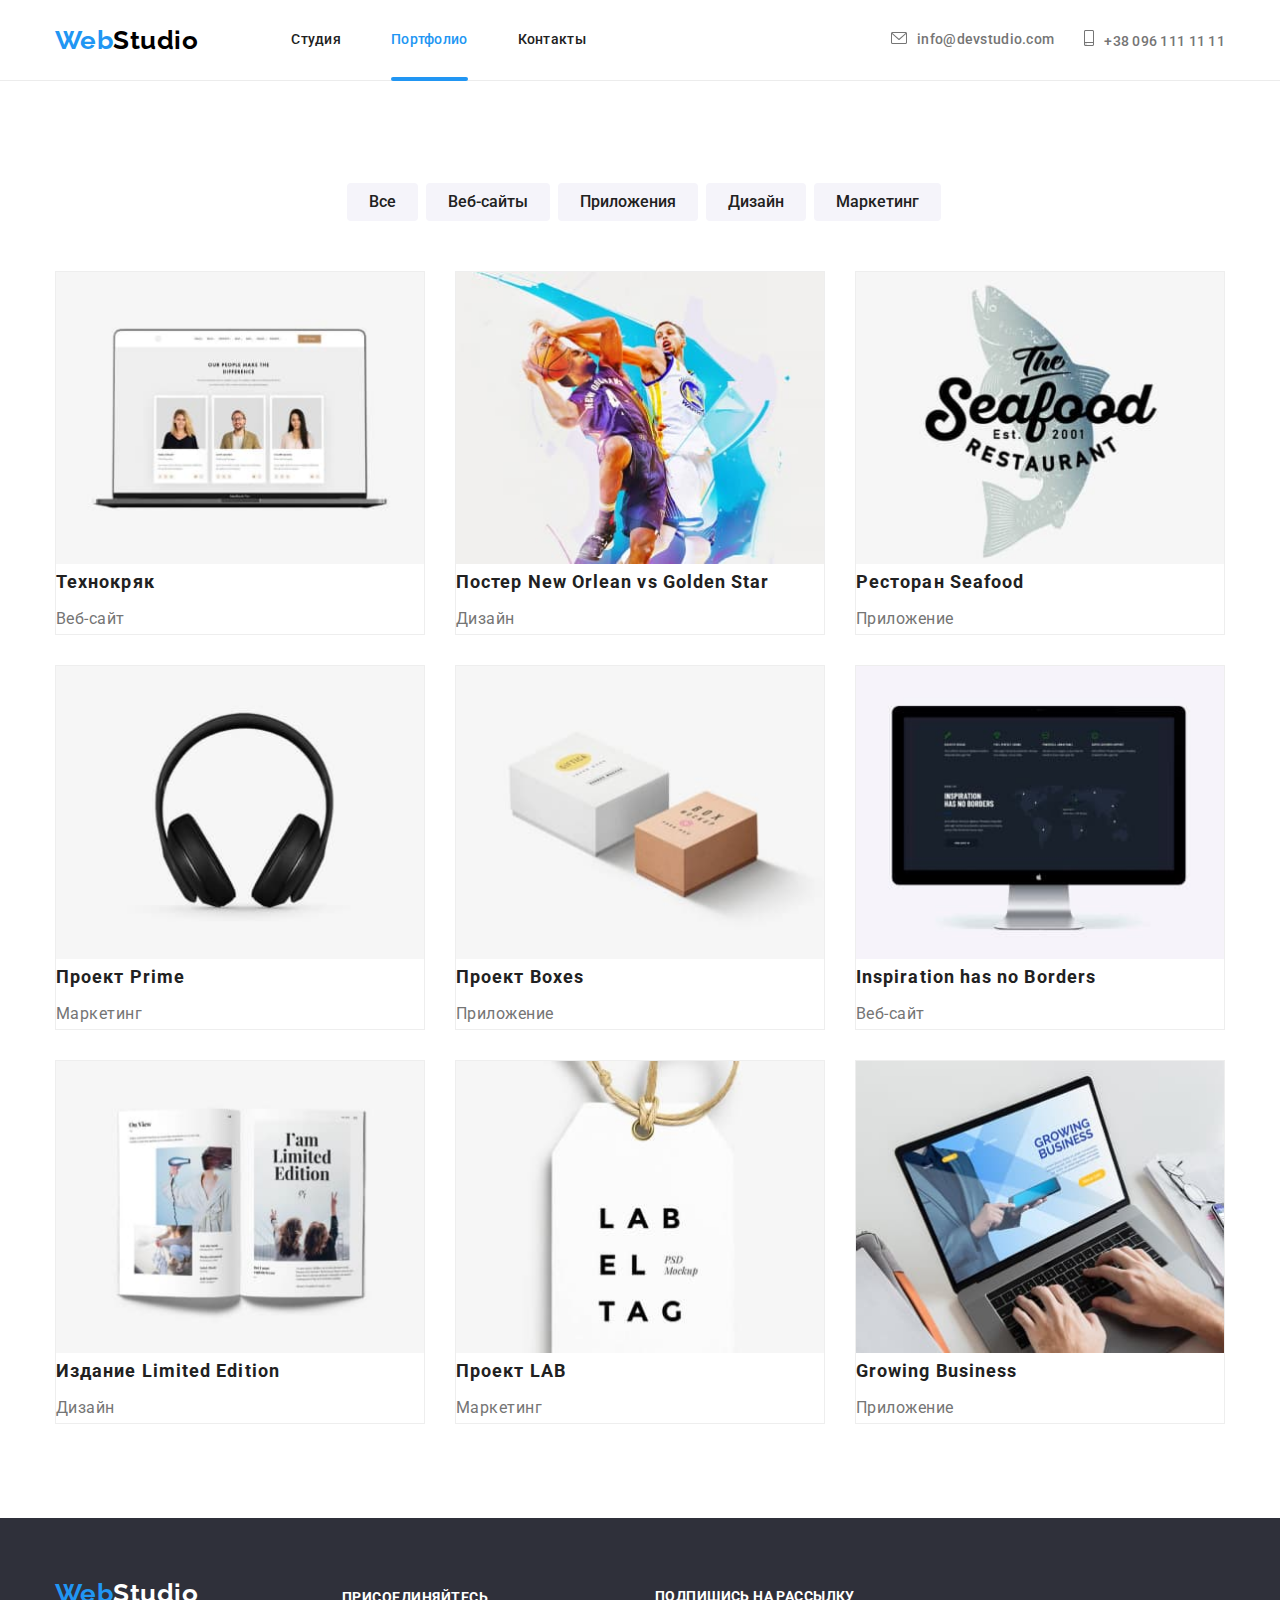
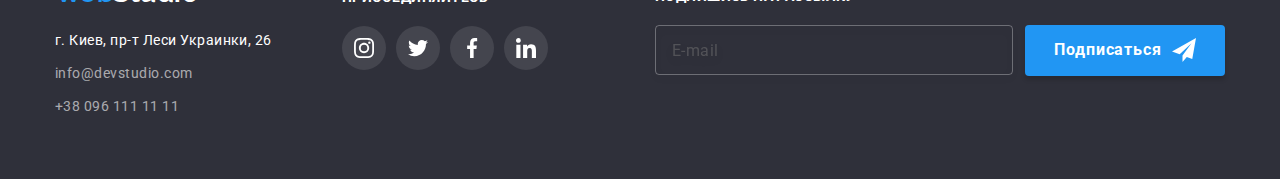
==== commit b392959c: "final 3 portfolio, offer img" ====
--- a/portfolio.html
+++ b/portfolio.html
@@ -53,14 +53,10 @@
           <nav class="site-nav__box">
             <ul class="site-nav__list">
               <li class="site-nav__item">
-                <a
-                  href=""
-                  class="site-nav__textblack site-nav__led site-nav__linelink"
-                  >Студия</a
-                >
+                <a href="./index.html" class="site-nav__textblack">Студия</a>
               </li>
               <li class="site-nav__item">
-                <a href="./portfolio.html" class="site-nav__textblack"
+                <a href="" class="site-nav__textblack site-nav__linelink"
                   >Портфолио</a
                 >
               </li>
@@ -113,27 +109,27 @@
         <div class="container">
           <h1 class="visually-hidden">Реализованные нами проекты</h1>
           <ul class="site-contact project">
-            <li class="item">
+            <li class="project__item">
               <button type="button" class="project__filter project__hover">
                 Все
               </button>
             </li>
-            <li>
+            <li class="project__item">
               <button type="button" class="project__filter project__hover">
                 Веб-сайты
               </button>
             </li>
-            <li>
+            <li class="project__item">
               <button type="button" class="project__filter project__hover">
                 Приложения
               </button>
             </li>
-            <li>
+            <li class="project__item">
               <button type="button" class="project__filter project__hover">
                 Дизайн
               </button>
             </li>
-            <li>
+            <li class="project__item">
               <button type="button" class="project__filter project__hover">
                 Маркетинг
               </button>
@@ -144,6 +140,7 @@
               <a href="" class="card__link">
                 <div class="card__overlayfull">
                   <img
+                    class="card__image"
                     srcset="
                       ./images/portfolio/1-tab1x.jpg  354w,
                       ./images/portfolio/1-desk1x.jpg 370w,
@@ -152,7 +149,7 @@
                       ./images/portfolio/1-desk2x.jpg 740w,
                       ./images/portfolio/1-mob2x.jpg  900w
                     "
-                    sizes="(min-width: 1200px) 270px, (min-width: 768px) 354px, (max-width: 480px) 450px"
+                    sizes="(min-width: 1200px) 370px, (min-width: 768px) 354px, (max-width: 480px) 450px"
                     src="./images/portfolio/1-mob1x.jpg"
                     alt="Технокряк"
                   />
@@ -176,6 +173,7 @@
               <a href="" class="card__link">
                 <div class="card__overlayfull">
                   <img
+                    class="card__image"
                     srcset="
                       ./images/portfolio/2-tab1x.jpg  354w,
                       ./images/portfolio/2-desk1x.jpg 370w,
@@ -184,7 +182,7 @@
                       ./images/portfolio/2-desk2x.jpg 740w,
                       ./images/portfolio/2-mob2x.jpg  900w
                     "
-                    sizes="(min-width: 1200px) 270px, (min-width: 768px) 354px, (max-width: 480px) 450px"
+                    sizes="(min-width: 1200px) 370px, (min-width: 768px) 354px, (max-width: 480px) 450px"
                     src="./images/portfolio/2-mob1x.jpg"
                     alt="Постер New Orlean vs Golden Star"
                   />
@@ -207,6 +205,7 @@
               <a href="" class="card__link">
                 <div class="card__overlayfull">
                   <img
+                    class="card__image"
                     srcset="
                       ./images/portfolio/3-tab1x.jpg  354w,
                       ./images/portfolio/3-desk1x.jpg 370w,
@@ -215,7 +214,7 @@
                       ./images/portfolio/3-desk2x.jpg 740w,
                       ./images/portfolio/3-mob2x.jpg  900w
                     "
-                    sizes="(min-width: 1200px) 270px, (min-width: 768px) 354px, (max-width: 480px) 450px"
+                    sizes="(min-width: 1200px) 370px, (min-width: 768px) 354px, (max-width: 480px) 450px"
                     src="./images/portfolio/3-mob1x.jpg"
                     alt="Ресторан Seafood"
                   />
@@ -238,6 +237,7 @@
               <a href="" class="card__link">
                 <div class="card__overlayfull">
                   <img
+                    class="card__image"
                     srcset="
                       ./images/portfolio/4-tab1x.jpg  354w,
                       ./images/portfolio/4-desk1x.jpg 370w,
@@ -246,7 +246,7 @@
                       ./images/portfolio/4-desk2x.jpg 740w,
                       ./images/portfolio/4-mob2x.jpg  900w
                     "
-                    sizes="(min-width: 1200px) 270px, (min-width: 768px) 354px, (max-width: 480px) 450px"
+                    sizes="(min-width: 1200px) 370px, (min-width: 768px) 354px, (max-width: 480px) 450px"
                     src="./images/portfolio/4-mob1x.jpg"
                     alt="Проект Prime"
                   />
@@ -269,6 +269,7 @@
               <a href="" class="card__link">
                 <div class="card__overlayfull">
                   <img
+                    class="card__image"
                     srcset="
                       ./images/portfolio/5-tab1x.jpg  354w,
                       ./images/portfolio/5-desk1x.jpg 370w,
@@ -277,7 +278,7 @@
                       ./images/portfolio/5-desk2x.jpg 740w,
                       ./images/portfolio/5-mob2x.jpg  900w
                     "
-                    sizes="(min-width: 1200px) 270px, (min-width: 768px) 354px, (max-width: 480px) 450px"
+                    sizes="(min-width: 1200px) 370px, (min-width: 768px) 354px, (max-width: 480px) 450px"
                     src="./images/portfolio/5-mob1x.jpg"
                     alt="Проект Boxes"
                   />
@@ -300,6 +301,7 @@
               <a href="" class="card__link">
                 <div class="card__overlayfull">
                   <img
+                    class="card__image"
                     srcset="
                       ./images/portfolio/6-tab1x.jpg  354w,
                       ./images/portfolio/6-desk1x.jpg 370w,
@@ -308,7 +310,7 @@
                       ./images/portfolio/6-desk2x.jpg 740w,
                       ./images/portfolio/6-mob2x.jpg  900w
                     "
-                    sizes="(min-width: 1200px) 270px, (min-width: 768px) 354px, (max-width: 480px) 450px"
+                    sizes="(min-width: 1200px) 370px, (min-width: 768px) 354px, (max-width: 480px) 450px"
                     src="./images/portfolio/6-mob1x.jpg"
                     alt="Inspiration has no Borders"
                   />
@@ -331,6 +333,7 @@
               <a href="" class="card__link">
                 <div class="card__overlayfull">
                   <img
+                    class="card__image"
                     srcset="
                       ./images/portfolio/7-tab1x.jpg  354w,
                       ./images/portfolio/7-desk1x.jpg 370w,
@@ -339,7 +342,7 @@
                       ./images/portfolio/7-desk2x.jpg 740w,
                       ./images/portfolio/7-mob2x.jpg  900w
                     "
-                    sizes="(min-width: 1200px) 270px, (min-width: 768px) 354px, (max-width: 480px) 450px"
+                    sizes="(min-width: 1200px) 370px, (min-width: 768px) 354px, (max-width: 480px) 450px"
                     src="./images/portfolio/7-mob1x.jpg"
                     alt="Издание Limited Edition"
                   />
@@ -362,6 +365,7 @@
               <a href="" class="card__link">
                 <div class="card__overlayfull">
                   <img
+                    class="card__image"
                     srcset="
                       ./images/portfolio/8-tab1x.jpg  354w,
                       ./images/portfolio/8-desk1x.jpg 370w,
@@ -370,7 +374,7 @@
                       ./images/portfolio/8-desk2x.jpg 740w,
                       ./images/portfolio/8-mob2x.jpg  900w
                     "
-                    sizes="(min-width: 1200px) 270px, (min-width: 768px) 354px, (max-width: 480px) 450px"
+                    sizes="(min-width: 1200px) 370px, (min-width: 768px) 354px, (max-width: 480px) 450px"
                     src="./images/portfolio/8-mob1x.jpg"
                     alt="Проект LAB"
                   />
@@ -393,6 +397,7 @@
               <a href="" class="card__link">
                 <div class="card__overlayfull">
                   <img
+                    class="card__image"
                     srcset="
                       ./images/portfolio/9-tab1x.jpg  354w,
                       ./images/portfolio/9-desk1x.jpg 370w,
@@ -401,7 +406,7 @@
                       ./images/portfolio/9-desk2x.jpg 740w,
                       ./images/portfolio/9-mob2x.jpg  900w
                     "
-                    sizes="(min-width: 1200px) 270px, (min-width: 768px) 354px, (max-width: 480px) 450px"
+                    sizes="(min-width: 1200px) 370px, (min-width: 768px) 354px, (max-width: 480px) 450px"
                     src="./images/portfolio/9-mob1x.jpg"
                     alt="Growing Business"
                   />
@@ -431,8 +436,8 @@
         <div class="footer__box">
           <div class="footer__box--logo">
             <a href="./index.html" class="header-pages__logo"
-              ><span class="header-pages__logoblu">Web</span>
-              <span class="header-pages__logowhite">Studio</span></a
+              ><span class="header-pages__logoblu">Web</span
+              ><span class="header-pages__logowhite">Studio</span></a
             >
             <address class="footer__address">
               <ul class="footer__link">
@@ -517,5 +522,8 @@
         </div>
       </div>
     </footer>
+
+    <script src="./js/mobile-menu.js"></script>
+    <script src="./js/modal.js"></script>
   </body>
 </html>
--- a/css/main.min.css
+++ b/css/main.min.css
@@ -1,2 +1,2 @@
-.visually-hidden{position:absolute;width:1px;height:1px;margin:-1px;border:0;padding:0;white-space:normal;clip-path:inset(100%);clip:rect(0 0 0 0);overflow:hidden}:root{--primary-text-color: #212121;--secondary-text-color: #757575;--font-header-footer: #2f303a;--white-color-text: #ffffff;--accent-color: #2196f3;--animation: 250ms cubic-bezier(0.4, 0, 0.2, 1)}body{background-color:#ffffff;color:var(--primary-text-color);font-family:"Roboto", "Helvetica Neue", sans-serif;letter-spacing:0.03em;margin:0}ul,li,p{list-style:none;margin:0;padding:0}h1,h2,h3,h4,h5,h6{margin:0;padding:0}a{text-decoration:none}img{display:block}.container{width:100%;padding-left:15px;padding-right:15px;margin:0 auto}@media screen and (min-width: 480px){.container{width:480px}}@media screen and (min-width: 768px){.container{width:768px}}@media screen and (min-width: 1200px){.container{width:1200px}}.section{padding-top:60px;padding-bottom:60px}@media screen and (min-width: 1200px){.section{padding-top:94px;padding-bottom:94px}}.backdrop{position:fixed;top:0;left:0;width:100%;height:100%;background-color:rgba(0,0,0,0.2);opacity:1;transition:opacity var(--animation);z-index:12}.backdrop__modal{position:absolute;top:50%;left:50%;transform:translate(-50%, -50%);width:100%;min-height:609px;background-color:#ffffff;transition:transform var(--animation);z-index:3;padding:40px}@media screen and (min-width: 480px){.backdrop__modal{width:450px;height:609px}}@media screen and (min-width: 1200px){.backdrop__modal{width:528px;height:581px}}.backdrop__title{font-family:"Roboto";font-weight:700;font-size:20px;line-height:1.15;text-align:center;letter-spacing:0.03em;color:var(--primary-text-color);padding-bottom:12px}.is-hidden{opacity:0;pointer-events:none;transition:opacity var(--animation)}.form{width:100%;font-family:"Roboto";font-weight:400;font-size:12px;line-height:1.15;letter-spacing:0.01em;color:var(--secondary-text-color)}.form__close{position:absolute;top:8px;right:8px;height:30px;width:30px;background-color:#ffffff;border:1px solid rgba(0,0,0,0.1);border-radius:50%;cursor:pointer;display:flex;justify-content:center;align-items:center;color:#000000;transition:color var(--animation)}.form__close:hover,.form__close:focus{fill:var(--accent-color)}.form__iconclose{fill:currentColor}.form__field{position:relative;display:flex;flex-direction:column;margin-bottom:10px;background:#ffffff;border-radius:4px}.form__input{margin:0;margin-top:4px;border:1px solid rgba(33,33,33,0.2);box-sizing:border-box;border-radius:4px;padding:10px 40px;display:flex;cursor:pointer;height:40px;outline:none}.form__input::placeholder{color:rgba(117,117,117,0.5)}.form__input:focus{border-color:var(--accent-color);color:#2f303a}.form__icon+.form__iconname{margin:0;padding:0;display:flex;position:absolute;top:50%;left:12px;cursor:pointer}.form__field:focus-within>.form__icon+.form__iconname{color:var(--accent-color);fill:var(--accent-color);transition:var(--animation)}.form__comment{display:flex}.form__textarea{width:100%;height:120px;padding:12px 16px;border:1px solid rgba(33,33,33,0.2);box-sizing:border-box;border-radius:4px;resize:none}.form__textarea::placeholder{color:rgba(117,117,117,0.5)}.form__agreement{letter-spacing:0.03em;line-height:1.71;display:flex;align-items:center;margin-top:20px}.form a{color:var(--accent-color);text-decoration-line:underline}@media screen and (min-width: 1200px){.form a{font-size:14px;line-height:1.7}}.form__checkbox{-webkit-appearance:none;-moz-appearance:none;appearance:none;position:absolute}.form__checkicon{content:"";display:inline-block;background-repeat:no-repeat;width:16px;height:15px;border:2px solid var(--primary-text-color);border-radius:4px;margin-right:8px}.form__checkbox:checked+.form__checkicon{border-color:var(--accent-color);background-color:var(--accent-color);background-image:url(../images/iconcheck.svg);background-size:contain;background-origin:content-box}.form__button{color:var(--white-color-text);background-color:var(--accent-color);margin:0 auto;display:block;font-family:"Roboto";padding:10px 55px;border-radius:4px;min-width:200px;border:transparent;font-weight:700;font-size:16px;line-height:1.88;display:flex;align-items:center;text-align:center;letter-spacing:0.06em;cursor:pointer;box-shadow:0px 4px 4px rgba(0,0,0,0.15);border-radius:4px;transition:background-color var(--animation),color var(--animation);margin-top:30px}.form__button:hover,.form__button:focus{background-color:var(--accent-color);color:var(--accent-color)}.form__policy{font-size:12px;line-height:1.17;letter-spacing:0.03em;color:var(--primary-text-color);margin-left:8px}@media screen and (min-width: 1200px){.form__policy{font-size:14px;line-height:1.7}}.site-nav{width:100%}@media screen and (max-width: 767px){.site-nav{position:fixed;display:none;flex-direction:column;justify-content:space-between;width:100vw;height:100vh;top:0;left:0;background-color:#ffffff;padding-top:48px;padding-bottom:48px;padding-left:40px;padding-right:40px}}.site-nav.is-open{display:flex;z-index:2}@media screen and (min-width: 768px){.site-nav{display:flex;align-items:center}}.site-nav__list{color:var(--primary-text-color);font-weight:500;letter-spacing:0.02em;text-decoration:none}@media screen and (max-width: 767px){.site-nav__list{position:relative;display:block;font-size:40px;line-height:1.17}}@media screen and (min-width: 768px){.site-nav__list{font-size:14px;line-height:1.14;padding-top:32px;padding-bottom:32px;display:inline-flex;transition:color var(--animation),outline-color var(--animation)}}.site-nav__list:hover,.site-nav__list:focus{color:var(--accent-color);outline-color:var(--accent-color)}.site-nav__textblack{color:var(--primary-text-color)}.site-nav__linelink{color:var(--accent-color)}@media screen and (min-width: 768px){.site-nav__linelink::after{position:absolute;margin-bottom:-30px;left:0;bottom:-3px;content:"";display:block;width:100%;height:4px;border-radius:2px;transition:color var(--animation);background-color:var(--accent-color)}}.site-nav__item{position:relative}.site-nav__item:hover,.site-nav__item:focus{color:var(accent-color);outline:0;outline-offset:0;text-decoration:none;transition:color var(--animation)}@media screen and (max-width: 767px){.site-nav__item:not(:last-child){margin-bottom:32px}}@media screen and (min-width: 768px){.site-nav__item:not(:last-child){margin-right:50px}}@media screen and (min-width: 768px){.site-nav__box{margin-left:88px}}@media screen and (min-width: 1200px){.site-nav__box{margin-left:93px}}.advantage{display:flex;justify-content:space-between;flex-wrap:wrap;margin-left:-30px;margin-top:-30px;flex-direction:column}@media screen and (min-width: 768px){.advantage{flex-direction:row}}.advantage__h2{color:var(--primary-text-color);font-weight:700;font-size:14px;line-height:1.14;text-transform:uppercase;margin-bottom:10px}.advantage__list{margin-left:30px;margin-top:30px}@media screen and (min-width: 768px){.advantage__list{flex-basis:calc(100% / 2 - 30px)}}@media screen and (min-width: 1200px){.advantage__list{flex-basis:calc(100% / 4 - 30px)}}.advantage__list::before{display:block;content:"";height:120px;background-size:auto;background-repeat:no-repeat;background-position:center;background-color:#f5f4fa;margin-bottom:30px}.advantage__list:nth-child(1)::before{background-image:url(../images/advantage-svg1.svg)}.advantage__list:nth-child(2)::before{background-image:url(../images/advantage-svg2.svg)}.advantage__list:nth-child(3)::before{background-image:url(../images/advantage-svg3.svg)}.advantage__list:nth-child(4)::before{background-image:url(../images/advantage-svg4.svg)}.advantage__title{color:var(--primary-text-color);font-weight:700;font-size:14px;line-height:1.14;text-transform:uppercase;margin-bottom:10px;text-align:center}@media screen and (min-width: 768px){.advantage__title{text-align:left}}.advantage__description{color:var(--secondary-text-color);font-size:14px;line-height:1.71}.card{display:flex;flex-wrap:wrap;margin:15px}.card__list{width:370px;margin:-15px;transition:box-shadow var(--animation);flex-basis:calc((100% - 2 * 15px) / 1)}@media screen and (min-width: 768px){.card__list{flex-basis:calc((100% - 4 * 15px) / 2)}.card__list:nth-child(2n){margin-right:0}}@media screen and (min-width: 1200px){.card__list{flex-basis:calc((100% - 6 * 15px) / 3)}.card__list:nth-child(3n){margin-right:0}}.card__link{height:100%;background:#ffffff;border:1px solid #eeeeee;outline:none;display:block}.card__link:hover,.card__link:focus{box-shadow:0px 1px 1px rgba(0,0,0,0.12),0px 4px 4px rgba(0,0,0,0.06),1px 4px 6px rgba(0,0,0,0.16)}.card__title{color:var(--primary-text-color);font-weight:700;font-size:18px;line-height:2;letter-spacing:0.06em;margin-bottom:4px}.card__description{color:var(--secondary-text-color);font-size:16px;line-height:1.88}.card__border{padding:24px}.card__overlay{position:absolute;width:100%;height:100%;left:0;top:0;background-color:rgba(33,150,243,0.9);padding:63px 24px;transform:translateY(105%);transition:transform var(--animation)}@media screen and (min-width: 768px){.card__overlay{padding-top:49px}}@media screen and (min-width: 1200px){.card__overlay{padding-top:63px}}.card__list:hover .card__overlay{transform:translateY(0)}.card__overlaydesc{font-size:18px;line-height:1.56;letter-spacing:0.03em;color:#ffffff}.card__overlayfull{position:relative;overflow:hidden}.client__h2{color:var(--primary-text-color);font-weight:700;font-size:28px;line-height:1.18;text-align:center;margin-bottom:30px}@media screen and (min-width: 1200px){.client__h2{font-size:36px;line-height:1.17;margin-bottom:50px}}.client{display:flex;flex-wrap:wrap;margin-left:-30px;margin-top:-30px}.client__list{margin-left:30px;margin-top:30px;flex-basis:calc((100% - 4 * 15px) / 2)}@media screen and (min-width: 768px){.client__list{flex-basis:calc((100% - 6 * 15px) / 3)}}@media screen and (min-width: 1200px){.client__list{flex-basis:calc((100% - 12 * 15px) / 6)}}.client__link{height:92px;display:flex;justify-content:center;align-items:center;fill:#afb1b8;border:1px solid #afb1b8;border-radius:4px;outline:none;transition:fill var(--animation),border-color var(--animation)}.client__link:hover,.client__link:focus{fill:var(--accent-color);border-color:var(--accent-color)}@media screen and (max-width: 767px){.site-contact{margin-bottom:64px}}@media screen and (min-width: 768px){.site-contact{display:flex;flex-direction:column-reverse;margin-left:auto}}@media screen and (min-width: 1200px){.site-contact{flex-direction:row-reverse}}@media screen and (max-width: 767px){.site-contact__item:not(:last-child){margin-bottom:32px}}@media screen and (min-width: 1199px){.site-contact__item:not(:last-child){margin-left:30px}}@media screen and (min-width: 768px){.site-contact__item:last-child{margin-bottom:10px}}@media screen and (min-width: 1199px){.site-contact__item:last-child{margin-bottom:0}}@media screen and (min-width: 1199px){.site-contact__item{display:flex;align-items:center}}.site-contact__link{font-weight:500;letter-spacing:0.02em}@media screen and (min-width: 768px){.site-contact__link{display:block;font-weight:500;font-size:12px;line-height:1.17;color:#757575;align-items:center;transition:color var(--accent-color),outline-color var(--accent-color)}.site-contact__link:hover,.site-contact__link:focus{color:var(--accent-color);outline-color:var(--accent-color)}}@media screen and (min-width: 1200px){.site-contact__link{font-size:14px;line-height:1.14;flex-direction:row}}@media screen and (max-width: 767px){.site-contact__link--tel{font-size:34px;line-height:1.18;letter-spacing:0.02em;color:var(--accent-color)}}@media screen and (max-width: 767px){.site-contact__link--mail{font-size:24px;line-height:1.17;color:var(--secondary-text-color)}}.site-contact__icon{fill:currentColor}@media screen and (max-width: 767px){.site-contact__icon{display:none}}@media screen and (min-width: 768px){.site-contact__icon{margin-right:8px}}@media screen and (min-width: 1200px){.site-contact__icon{margin-right:10px}}.footer{background-color:#2f303a;font-style:normal;display:block}.footer__padding{padding-bottom:60px;display:flex;align-items:center}@media screen and (max-width: 1199px){.footer__padding{flex-direction:column}}.footer__itemtop:not(:last-child){margin-bottom:9px}.footer__link{font-style:normal}.footer__item:not(:last-child){margin-bottom:9px}.footer__address{margin-top:20px}.footer__contact{font-size:14px;line-height:1.7;display:block;outline:none;color:rgba(255,255,255,0.6);transition:color var(--accent-color)}.footer__contact:hover,.footer__contact:focus{color:var(--accent-color)}@media screen and (max-width: 1199px){.footer__contact{text-align:center}}.footer__contact--white{color:var(--white-color-text)}.footer__contact:hover,.footer__contact:focus{color:var(--accent-color)}.footer__address:hover,.footer__address:focus{color:var(--accent-color)}@media screen and (min-width: 768px){.footer__box{display:flex;justify-content:center}}.footer__box--logo{display:flex;padding-top:60px;flex-direction:column;justify-content:center}@media screen and (max-width: 1199px){.footer__box--logo{align-items:center}}.foto{display:flex;justify-content:space-between}.foto__h2{color:var(--primary-text-color);font-weight:700;font-size:36px;line-height:1.16;text-align:center;margin-bottom:50px}.foto__title{position:absolute;bottom:0;width:100%;height:70px;font-weight:700;font-size:14px;line-height:1.14;text-transform:uppercase;color:#ffffff;background-color:rgba(47,48,58,0.8);display:flex;justify-content:center;align-items:center}.foto__list{width:370px;margin-right:30px;position:relative}.foto__nopadding{padding-top:0px;display:flex}@media screen and (max-width: 767px){.foto__nopadding{display:none}}@media screen and (min-width: 768px){.foto__nopadding{display:none}}@media screen and (min-width: 1200px){.foto__nopadding{display:flex}}.offer{background-color:#2f303a;max-width:1600px;background-position:center;background-size:cover;margin-left:auto;margin-right:auto;background-image:linear-gradient(to right, rgba(47,48,58,0.4), rgba(47,48,58,0.4)),url("../images/offer/1-mob1x.jpg")}@media screen and (min-device-pixel-ratio: 2), screen and (min-resolution: 192dpi), screen and (min-resolution: 2dppx){.offer{background-image:linear-gradient(to right, rgba(47,48,58,0.4), rgba(47,48,58,0.4)),url("../images/offer/1-mob2x.jpg")}}@media screen and (min-width: 481px){.offer{background-image:linear-gradient(to right, rgba(47,48,58,0.4), rgba(47,48,58,0.4)),url("../images/offer/1-tab1x.jpg")}}@media screen and (min-width: 481px) and (min-device-pixel-ratio: 2), screen and (min-width: 481px) and (min-resolution: 192dpi), screen and (min-width: 481px) and (min-resolution: 2dppx){.offer{background-image:linear-gradient(to right, rgba(47,48,58,0.4), rgba(47,48,58,0.4)),url("../images/offer/1-tab2x.jpg")}}@media screen and (min-width: 769px){.offer{background-image:linear-gradient(to right, rgba(47,48,58,0.4), rgba(47,48,58,0.4)),url("../images/offer/1-desk1x.jpg")}}@media screen and (min-width: 769px) and (min-device-pixel-ratio: 2), screen and (min-width: 769px) and (min-resolution: 192dpi), screen and (min-width: 769px) and (min-resolution: 2dppx){.offer{background-image:linear-gradient(to right, rgba(47,48,58,0.4), rgba(47,48,58,0.4)),url("../images/offer/1-desk2x.jpg")}}@media screen and (min-width: 769px) and (max-width: 768px){.offer{padding-top:118px}}@media screen and (min-width: 769px) and (max-width: 768px) and (min-width: 769px){.offer{padding-top:200px}}.offer__title{color:var(--white-color-text);max-width:360px;font-weight:900;font-size:26px;line-height:1.6;text-align:center;letter-spacing:0.06em;text-transform:uppercase;margin:0 auto;margin-bottom:30px}@media screen and (min-width: 1200px){.offer__title{font-size:44px;line-height:1.36;max-width:696px}}.offer .container::before{display:block;content:"";background-size:contain;background-repeat:no-repeat;background-position:center;background-color:#f5f4fa}.offer__button{color:var(--white-color-text);background-color:var(--accent-color);margin:0 auto;display:block;font-family:"Roboto";padding:10px 32px;border-radius:4px;min-width:200px;border:transparent;font-weight:700;font-size:16px;line-height:1.88;display:flex;align-items:center;text-align:center;letter-spacing:0.06em;cursor:pointer;box-shadow:0px 4px 4px rgba(0,0,0,0.15);border-radius:4px;transition:background-color var(--animation),color var(--animation)}.offer__button:hover,.offer__button:focus{background-color:var(--white-color-text);color:var(--accent-color)}.header-pages{border-bottom:1px solid #ececec;position:relative}.header-pages__display{display:flex;align-items:center;justify-content:space-between}.header-pages__logo{cursor:pointer}@media screen and (max-width: 479px){.header-pages__logo{padding-top:16px;padding-bottom:16px}}.header-pages__logo:hover,.header-pages__logo:focus,.header-pages__logo:active{color:var(--accent-color);outline:0;outline-offset:0;text-decoration:none;transition:color var(--animation)}.header-pages__logoblu{color:var(--accent-color);font-family:"Raleway";font-weight:700;font-size:24px;line-height:1.16;transition:color var(--animation)}@media screen and (min-width: 1200px){.header-pages__logoblu{font-size:26px;line-height:1.19}}.header-pages__logoblack{color:#000000;font-family:"Raleway";font-weight:700;font-size:24px;line-height:1.16;cursor:pointer}@media screen and (min-width: 1200px){.header-pages__logoblack{font-size:26px;line-height:1.19}}.header-pages__logowhite{color:var(--white-color-text);font-family:"Raleway";font-weight:700;font-size:24px;line-height:1.16;transition:color var(--animation)}@media screen and (min-width: 1200px){.header-pages__logowhite{font-size:26px;line-height:1.19}}.header-pages__button{display:inline-flex;position:fixed;z-index:10;top:10px;right:15px;padding:0;margin:0;border:none;outline:none;cursor:pointer;background-color:transparent;transition:fill var(--animation)}@media screen and (min-width: 768px){.header-pages__button{display:none}}.header-pages__button:hover,.header-pages__button:focus{fill:var(--accent-color)}.header-pages__button .header-pages__menu-close{display:none}.header-pages__button.is-open .header-pages__menu-close{display:block}.header-pages__button.is-open .header-pages__menu-open{display:none}.header-pages__button.is-open .header-pages__button-icon{top:10px;left:15px;z-index:10}.project{display:flex;justify-content:center}@media screen and (max-width: 767px){.project{display:flex;flex-wrap:wrap;margin-top:-8px;margin-left:-8px;margin-bottom:40px}}@media screen and (min-width: 768px){.project{margin-bottom:30px;display:flex;justify-content:center}}@media screen and (min-width: 1200px){.project{margin-bottom:50px}}.project__item{margin-top:8px;margin-left:8px}.project__filter{color:var(--primary-text-color);background-color:#f5f4fa;border-radius:4px;border:none;font-weight:500;font-size:16px;line-height:1.62;text-align:center;cursor:pointer;margin-right:8px;padding:6px 22px;transition:color var(--animation),background-color var(--animation),box-shadow var(--animation)}.project__filter:hover,.project__filter:focus{color:var(--white-color-text);background-color:var(--accent-color);border:none;font-weight:500;font-size:16px;line-height:1.62;text-align:center;box-shadow:0px 3px 1px rgba(0,0,0,0.1),0px 1px 2px rgba(0,0,0,0.08),0px 2px 2px rgba(0,0,0,0.12);border-radius:4px}.footer-social{display:flex;justify-content:center}@media screen and (max-width: 1199px){.footer-social{margin-bottom:60px}}.footer-social__title{font-weight:700;font-size:14px;line-height:1.14;text-transform:uppercase;color:#ffffff;margin-bottom:20px}.footer-social :nth-last-child(){margin-right:0}.footer-social__item:not(:last-child){margin-right:10px}.footer-social__icon{width:20px;height:20px;fill:#fff;display:flex}.footer-social__link{display:flex;width:44px;height:44px;fill:#ffffff;background-color:rgba(255,255,255,0.1);border-radius:50%;align-items:center;justify-content:center;outline:none;transition:background-color var(--animation)}.footer-social__link:hover,.footer-social__link:focus{background-color:var(--accent-color)}.footer-social__link:hover,.footer-social__link:focus{background-color:var(--accent-color)}.footer-social__link:hover .footer-social__icon,.footer-social__link:focus .footer-social__icon{fill:var(--white-color-text)}@media screen and (max-width: 767px){.footer-social__box{margin-top:60px}}@media screen and (min-width: 768px){.footer-social__box{margin-left:165px;padding-top:65px}}@media screen and (max-width: 1199px){.footer-social__box{text-align:center}}@media screen and (min-width: 1200px){.footer-social__box{margin-left:70px;padding-top:72px}}.social{list-style:none;display:flex;justify-content:center;align-items:center;margin-right:10px;margin-left:32px;margin-bottom:30px}.social__item{width:44px;height:44px;border-radius:50%;margin-right:10px}.social__icon{width:20px;height:20px;fill:#afb1b8}.social__link{width:100%;height:100%;display:flex;border-radius:22px;fill:#afb1b8;transition:fill var(--animation),background-color var(--animation);background:rgba(255,255,255,0.1)}.social__link:hover,.social__link:focus{background-color:var(--accent-color);transition:color var(--animation)}.social__link:hover .social__icon,.social__link:focus .social__icon{fill:#fff}@media screen and (min-width: 768px){.footer-subscribe{margin-top:60px;margin-left:auto;margin-right:auto}}@media screen and (min-width: 1200px){.footer-subscribe{margin-top:0;margin-right:0;padding-top:28px}}.footer-subscribe__form{display:flex}@media screen and (max-width: 1199px){.footer-subscribe__form{flex-direction:column}}.footer-subscribe__field{position:relative;display:flex;border-radius:4px}.footer-subscribe__button{font-weight:700;font-size:16px;line-height:1.9;display:flex;align-items:center;justify-content:center;letter-spacing:0.06em;min-width:200px;min-height:50px;cursor:pointer;box-shadow:0px 4px 4px rgba(0,0,0,0.15);border-radius:4px;padding:10px;border:none;background-color:var(--accent-color);color:#ffffff;transition:background-color var(--animation);margin-right:auto;margin-left:auto}.footer-subscribe__button:hover,.footer-subscribe__button:focus{background-color:#188ce8}@media screen and (min-width: 1200px){.footer-subscribe__button{margin-left:12px}}.footer-subscribe__icon{fill:#ffffff;margin-left:10px}.footer-subscribe__title{font-weight:700;font-size:14px;line-height:1.14;letter-spacing:0.03em;text-transform:uppercase;color:#ffffff;display:flex;margin-bottom:20px}@media screen and (max-width: 1199px){.footer-subscribe__title{justify-content:center}}.footer-subscribe__input{margin-left:auto;margin-right:auto;width:100%;height:50px;padding-left:16px;padding-top:15px;padding-bottom:15px;border:1px solid rgba(255,255,255,0.3);box-sizing:border-box;filter:drop-shadow(0px 4px 4px rgba(0,0,0,0.15));border-radius:4px;outline:none;background-color:transparent;color:#ffffff;transition:border-color var(--animation)}@media screen and (min-width: 480px){.footer-subscribe__input{width:450px}}@media screen and (max-width: 1199px){.footer-subscribe__input{margin-bottom:20px}}@media screen and (min-width: 1200px){.footer-subscribe__input{width:358px}}.footer-subscribe__input:hover,.footer-subscribe__input:focus{border-color:var(--accent-color)}.footer-subscribe__icon{top:25%;left:80%;cursor:pointer;fill:var(--white-color-text)}.footer-subscribe__input{font-weight:400;font-size:16px;line-height:1.25px;display:flex;align-items:center;letter-spacing:0.03em}.footer-subscribe__input:focus{border-color:var(--accent-color);color:var(--white-color-text)}.footer-subscribe__input::placeholder{color:rgba(117,117,117,0.5);margin:0;padding:0}.network{display:flex;flex-wrap:wrap}@media screen and (min-width: 768px){.network{display:none}}.network__item{height:100%;position:relative;color:var(--accent-color)}.network__item:not(:last-child){margin-right:20px}.network__item:not(:last-child)::after{position:absolute;content:"";right:-10px;bottom:0;height:22px;width:1px;display:block;background-color:rgba(33,33,33,0.2)}.network__link{font-weight:500;font-size:18px;line-height:1.22px;letter-spacing:0.02em;color:var(--accent-color)}.team{display:flex;flex-wrap:wrap;margin-left:-30px;margin-top:-30px}.team__section{background-color:#f5f4fa}.team__title{color:var(--primary-text-color);font-weight:700;font-size:36px;line-height:1.17;text-align:center;margin-bottom:50px}.team__name{color:var(--primary-text-color);font-weight:500;font-size:16px;line-height:1.19;text-align:center;margin-top:30px;margin-bottom:10px}.team__position{color:var(--secondary-text-color);font-size:16px;line-height:1.19;text-align:center;margin-bottom:16px}.team__list{margin-left:30px;margin-top:30px;background-color:#ffffff;box-shadow:0px 1px 3px rgba(0,0,0,0.12),0px 1px 1px rgba(0,0,0,0.14),0px 2px 1px rgba(0,0,0,0.2);border-radius:0px 0px 4px 4px;max-width:450px}@media screen and (min-width: 768px){.team__list{width:354px}}@media screen and (min-width: 1200px){.team__list{width:270px}}.team__image{width:100%}
+.visually-hidden{position:absolute;width:1px;height:1px;margin:-1px;border:0;padding:0;white-space:normal;clip-path:inset(100%);clip:rect(0 0 0 0);overflow:hidden}:root{--primary-text-color: #212121;--secondary-text-color: #757575;--font-header-footer: #2f303a;--white-color-text: #ffffff;--accent-color: #2196f3;--animation: 250ms cubic-bezier(0.4, 0, 0.2, 1)}body{background-color:#ffffff;color:var(--primary-text-color);font-family:"Roboto", "Helvetica Neue", sans-serif;letter-spacing:0.03em;margin:0}ul,li,p{list-style:none;margin:0;padding:0}h1,h2,h3,h4,h5,h6{margin:0;padding:0}a{text-decoration:none}img{display:block}.container{width:100%;padding-left:15px;padding-right:15px;margin:0 auto}@media screen and (min-width: 480px){.container{width:480px}}@media screen and (min-width: 768px){.container{width:768px}}@media screen and (min-width: 1200px){.container{width:1200px}}.section{padding-top:60px;padding-bottom:60px}@media screen and (min-width: 1200px){.section{padding-top:94px;padding-bottom:94px}}.backdrop{position:fixed;top:0;left:0;width:100%;height:100%;background-color:rgba(0,0,0,0.2);opacity:1;transition:opacity var(--animation);z-index:12}.backdrop__modal{position:absolute;top:50%;left:50%;transform:translate(-50%, -50%);width:100%;min-height:609px;background-color:#ffffff;transition:transform var(--animation);z-index:3;padding:40px}@media screen and (min-width: 480px){.backdrop__modal{width:450px;height:609px}}@media screen and (min-width: 1200px){.backdrop__modal{width:528px;height:581px}}.backdrop__title{font-family:"Roboto";font-weight:700;font-size:20px;line-height:1.15;text-align:center;letter-spacing:0.03em;color:var(--primary-text-color);padding-bottom:12px}.is-hidden{opacity:0;pointer-events:none;transition:opacity var(--animation)}.form{width:100%;font-family:"Roboto";font-weight:400;font-size:12px;line-height:1.15;letter-spacing:0.01em;color:var(--secondary-text-color)}.form__close{position:absolute;top:8px;right:8px;height:30px;width:30px;background-color:#ffffff;border:1px solid rgba(0,0,0,0.1);border-radius:50%;cursor:pointer;display:flex;justify-content:center;align-items:center;color:#000000;transition:color var(--animation)}.form__close:hover,.form__close:focus{fill:var(--accent-color)}.form__iconclose{fill:currentColor}.form__field{position:relative;display:flex;flex-direction:column;margin-bottom:10px;background:#ffffff;border-radius:4px}.form__input{margin:0;margin-top:4px;border:1px solid rgba(33,33,33,0.2);box-sizing:border-box;border-radius:4px;padding:10px 40px;display:flex;cursor:pointer;height:40px;outline:none}.form__input::placeholder{color:rgba(117,117,117,0.5)}.form__input:focus{border-color:var(--accent-color);color:#2f303a}.form__icon+.form__iconname{margin:0;padding:0;display:flex;position:absolute;top:50%;left:12px;cursor:pointer}.form__field:focus-within>.form__icon+.form__iconname{color:var(--accent-color);fill:var(--accent-color);transition:var(--animation)}.form__comment{display:flex}.form__textarea{width:100%;height:120px;padding:12px 16px;border:1px solid rgba(33,33,33,0.2);box-sizing:border-box;border-radius:4px;resize:none}.form__textarea::placeholder{color:rgba(117,117,117,0.5)}.form__agreement{letter-spacing:0.03em;line-height:1.71;display:flex;align-items:center;margin-top:20px}.form a{color:var(--accent-color);text-decoration-line:underline}@media screen and (min-width: 1200px){.form a{font-size:14px;line-height:1.7}}.form__checkbox{-webkit-appearance:none;-moz-appearance:none;appearance:none;position:absolute}.form__checkicon{content:"";display:inline-block;background-repeat:no-repeat;width:16px;height:15px;border:2px solid var(--primary-text-color);border-radius:4px;margin-right:8px}.form__checkbox:checked+.form__checkicon{border-color:var(--accent-color);background-color:var(--accent-color);background-image:url(../images/iconcheck.svg);background-size:contain;background-origin:content-box}.form__button{color:var(--white-color-text);background-color:var(--accent-color);margin:0 auto;display:block;font-family:"Roboto";padding:10px 55px;border-radius:4px;min-width:200px;border:transparent;font-weight:700;font-size:16px;line-height:1.88;display:flex;align-items:center;text-align:center;letter-spacing:0.06em;cursor:pointer;box-shadow:0px 4px 4px rgba(0,0,0,0.15);border-radius:4px;transition:background-color var(--animation),color var(--animation);margin-top:30px}.form__button:hover,.form__button:focus{background-color:var(--accent-color);color:var(--accent-color)}.form__policy{font-size:12px;line-height:1.17;letter-spacing:0.03em;color:var(--primary-text-color);margin-left:8px}@media screen and (min-width: 1200px){.form__policy{font-size:14px;line-height:1.7}}.site-nav{width:100%}@media screen and (max-width: 767px){.site-nav{position:fixed;display:none;flex-direction:column;justify-content:space-between;width:100vw;height:100vh;top:0;left:0;background-color:#ffffff;padding-top:48px;padding-bottom:48px;padding-left:40px;padding-right:40px}}.site-nav.is-open{display:flex;z-index:2}@media screen and (min-width: 768px){.site-nav{display:flex;align-items:center}}.site-nav__list{color:var(--primary-text-color);font-weight:500;letter-spacing:0.02em;text-decoration:none}@media screen and (max-width: 767px){.site-nav__list{position:relative;display:block;font-size:40px;line-height:1.17}}@media screen and (min-width: 768px){.site-nav__list{font-size:14px;line-height:1.14;padding-top:32px;padding-bottom:32px;display:inline-flex;transition:color var(--animation),outline-color var(--animation)}}.site-nav__list:hover,.site-nav__list:focus{color:var(--accent-color);outline-color:var(--accent-color)}.site-nav__textblack{color:var(--primary-text-color)}.site-nav__textblack:hover,.site-nav__textblack:focus{color:var(--accent-color);outline-color:var(--accent-color)}.site-nav__linelink{color:var(--accent-color)}@media screen and (min-width: 768px){.site-nav__linelink::after{position:absolute;margin-bottom:-30px;left:0;bottom:-3px;content:"";display:block;width:100%;height:4px;border-radius:2px;transition:color var(--animation);background-color:var(--accent-color)}}.site-nav__item{position:relative}.site-nav__item:hover,.site-nav__item:focus{color:var(accent-color);outline:0;outline-offset:0;text-decoration:none;transition:color var(--animation)}@media screen and (max-width: 767px){.site-nav__item:not(:last-child){margin-bottom:32px}}@media screen and (min-width: 768px){.site-nav__item:not(:last-child){margin-right:50px}}@media screen and (min-width: 768px){.site-nav__box{margin-left:88px}}@media screen and (min-width: 1200px){.site-nav__box{margin-left:93px}}.site-nav__item:hover,.site-nav__item:focus{color:var(--accent-color);outline-color:var(--accent-color)}.advantage{display:flex;justify-content:space-between;flex-wrap:wrap;margin-left:-30px;margin-top:-30px;flex-direction:column}@media screen and (min-width: 768px){.advantage{flex-direction:row}}.advantage__h2{color:var(--primary-text-color);font-weight:700;font-size:14px;line-height:1.14;text-transform:uppercase;margin-bottom:10px}.advantage__list{margin-left:30px;margin-top:30px}@media screen and (min-width: 768px){.advantage__list{flex-basis:calc(100% / 2 - 30px)}}@media screen and (min-width: 1200px){.advantage__list{flex-basis:calc(100% / 4 - 30px)}}.advantage__list::before{display:block;content:"";height:120px;background-size:auto;background-repeat:no-repeat;background-position:center;background-color:#f5f4fa;margin-bottom:30px}.advantage__list:nth-child(1)::before{background-image:url(../images/advantage-svg1.svg)}.advantage__list:nth-child(2)::before{background-image:url(../images/advantage-svg2.svg)}.advantage__list:nth-child(3)::before{background-image:url(../images/advantage-svg3.svg)}.advantage__list:nth-child(4)::before{background-image:url(../images/advantage-svg4.svg)}.advantage__title{color:var(--primary-text-color);font-weight:700;font-size:14px;line-height:1.14;text-transform:uppercase;margin-bottom:10px;text-align:center}@media screen and (min-width: 768px){.advantage__title{text-align:left}}.advantage__description{color:var(--secondary-text-color);font-size:14px;line-height:1.71}.card{display:flex;flex-wrap:wrap;margin-left:-30px;margin-top:-30px}.card__list{width:370px;margin-left:30px;margin-top:30px;flex-basis:calc((100% - 2 * 15px) / 1)}@media screen and (min-width: 768px){.card__list{flex-basis:calc((100% - 4 * 15px) / 2)}}@media screen and (min-width: 1200px){.card__list{flex-basis:calc((100% - 6 * 15px) / 3)}}.card__link{height:100%;background:#ffffff;border:1px solid #eeeeee;outline:none;display:block;transition:box-shadow var(--animation)}.card__link:hover,.card__link:focus{box-shadow:0px 1px 1px rgba(0,0,0,0.12),0px 4px 4px rgba(0,0,0,0.06),1px 4px 6px rgba(0,0,0,0.16)}.card__overlayfull{position:relative;overflow:hidden}.card__title{color:var(--primary-text-color);font-weight:700;font-size:18px;line-height:2;letter-spacing:0.06em;margin-bottom:4px}.card__description{color:var(--secondary-text-color);font-size:16px;line-height:1.88}.card__overlay{position:absolute;width:100%;height:100%;left:0;top:0;background-color:rgba(33,150,243,0.9);padding-top:77px;padding-left:24px;padding-right:24px;transform:translateY(105%);transition:transform var(--animation)}@media screen and (min-width: 768px){.card__overlay{padding-top:49px}}@media screen and (min-width: 1200px){.card__overlay{padding-top:63px}}.card__list:hover .card__overlay{transform:translateY(0)}.card__overlaydesc{font-size:18px;line-height:1.56;letter-spacing:0.03em;color:#ffffff}.card__image{width:100%}.client__h2{color:var(--primary-text-color);font-weight:700;font-size:28px;line-height:1.18;text-align:center;margin-bottom:30px}@media screen and (min-width: 1200px){.client__h2{font-size:36px;line-height:1.17;margin-bottom:50px}}.client{display:flex;flex-wrap:wrap;margin-left:-30px;margin-top:-30px}.client__list{margin-left:30px;margin-top:30px;flex-basis:calc((100% - 4 * 15px) / 2)}@media screen and (min-width: 768px){.client__list{flex-basis:calc((100% - 6 * 15px) / 3)}}@media screen and (min-width: 1200px){.client__list{flex-basis:calc((100% - 12 * 15px) / 6)}}.client__link{height:92px;display:flex;justify-content:center;align-items:center;fill:#afb1b8;border:1px solid #afb1b8;border-radius:4px;outline:none;transition:fill var(--animation),border-color var(--animation)}.client__link:hover,.client__link:focus{fill:var(--accent-color);border-color:var(--accent-color)}@media screen and (max-width: 767px){.site-contact{margin-bottom:64px}}@media screen and (min-width: 768px){.site-contact{display:flex;flex-direction:column-reverse;margin-left:auto}}@media screen and (min-width: 1200px){.site-contact{flex-direction:row-reverse}}@media screen and (max-width: 767px){.site-contact__item:not(:last-child){margin-bottom:32px}}@media screen and (min-width: 1199px){.site-contact__item:not(:last-child){margin-left:30px}}@media screen and (min-width: 768px){.site-contact__item:last-child{margin-bottom:10px}}@media screen and (min-width: 1199px){.site-contact__item:last-child{margin-bottom:0}}@media screen and (min-width: 1199px){.site-contact__item{display:flex;align-items:center}}.site-contact__link{font-weight:500;letter-spacing:0.02em}@media screen and (min-width: 768px){.site-contact__link{display:block;font-weight:500;font-size:12px;line-height:1.17;color:#757575;align-items:center;transition:color var(--accent-color),outline-color var(--accent-color)}.site-contact__link:hover,.site-contact__link:focus{color:var(--accent-color);outline-color:var(--accent-color)}}@media screen and (min-width: 1200px){.site-contact__link{font-size:14px;line-height:1.14;flex-direction:row}}@media screen and (max-width: 767px){.site-contact__link--tel{font-size:34px;line-height:1.18;letter-spacing:0.02em;color:var(--accent-color)}}@media screen and (max-width: 767px){.site-contact__link--mail{font-size:24px;line-height:1.17;color:var(--secondary-text-color)}}.site-contact__icon{fill:currentColor}@media screen and (max-width: 767px){.site-contact__icon{display:none}}@media screen and (min-width: 768px){.site-contact__icon{margin-right:8px}}@media screen and (min-width: 1200px){.site-contact__icon{margin-right:10px}}.footer{background-color:#2f303a;font-style:normal;display:block}.footer__padding{padding-bottom:60px;display:flex;align-items:center}@media screen and (max-width: 1199px){.footer__padding{flex-direction:column}}.footer__itemtop:not(:last-child){margin-bottom:9px}.footer__link{font-style:normal}.footer__item:not(:last-child){margin-bottom:9px}.footer__address{margin-top:20px}.footer__contact{font-size:14px;line-height:1.7;display:block;outline:none;color:rgba(255,255,255,0.6);transition:color var(--accent-color)}.footer__contact:hover,.footer__contact:focus{color:var(--accent-color)}@media screen and (max-width: 1199px){.footer__contact{text-align:center}}.footer__contact--white{color:var(--white-color-text)}.footer__contact:hover,.footer__contact:focus{color:var(--accent-color)}.footer__address:hover,.footer__address:focus{color:var(--accent-color)}@media screen and (min-width: 768px){.footer__box{display:flex;justify-content:center}}.footer__box--logo{display:flex;padding-top:60px;flex-direction:column;justify-content:center}@media screen and (max-width: 1199px){.footer__box--logo{align-items:center}}.foto{display:flex;justify-content:space-between}.foto__h2{color:var(--primary-text-color);font-weight:700;font-size:36px;line-height:1.16;text-align:center;margin-bottom:50px}.foto__title{position:absolute;bottom:0;width:100%;height:70px;font-weight:700;font-size:14px;line-height:1.14;text-transform:uppercase;color:#ffffff;background-color:rgba(47,48,58,0.8);display:flex;justify-content:center;align-items:center}.foto__list{width:370px;margin-right:30px;position:relative}.foto__nopadding{padding-top:0px;display:flex}@media screen and (max-width: 767px){.foto__nopadding{display:none}}@media screen and (min-width: 768px){.foto__nopadding{display:none}}@media screen and (min-width: 1200px){.foto__nopadding{display:flex}}.offer{max-width:1600px;height:400px;background-image:linear-gradient(to right, rgba(47,48,58,0.4), rgba(47,48,58,0.4)),url("../images/offer/1-mob1x.jpg");background-size:cover;background-position:center;background-repeat:no-repeat;background-size:cover;margin:0 auto;padding-top:0;padding-bottom:0}@media screen and (min-device-pixel-ratio: 2), screen and (min-resolution: 192dpi), screen and (min-resolution: 2dppx){.offer{background-image:linear-gradient(to right, rgba(47,48,58,0.4), rgba(47,48,58,0.4)),url("../images/offer/1-mob2x.jpg")}}@media screen and (min-width: 481px){.offer{background-image:linear-gradient(to right, rgba(47,48,58,0.4), rgba(47,48,58,0.4)),url("../images/offer/1-tab1x.jpg")}}@media screen and (min-width: 481px) and (min-device-pixel-ratio: 2), screen and (min-width: 481px) and (min-resolution: 192dpi), screen and (min-width: 481px) and (min-resolution: 2dppx){.offer{background-image:linear-gradient(to right, rgba(47,48,58,0.4), rgba(47,48,58,0.4)),url("../images/offer/1-tab2x.jpg")}}@media screen and (min-width: 769px){.offer{height:600px;background-image:linear-gradient(to right, rgba(47,48,58,0.4), rgba(47,48,58,0.4)),url("../images/offer/1-desk1x.jpg")}}@media screen and (min-device-pixel-ratio: 2), screen and (min-resolution: 192dpi), screen and (min-resolution: 2dppx){.offer{background-image:linear-gradient(to right, rgba(47,48,58,0.4), rgba(47,48,58,0.4)),url("../images/offer/1-desk2x.jpg")}}.offer__container{padding-top:118px}@media screen and (min-width: 769px){.offer__container{padding-top:200px}}.offer__title{max-width:360px;margin-left:auto;margin-right:auto;color:#ffffff;font-weight:900;font-size:26px;line-height:1.6;text-align:center;letter-spacing:0.06em;text-transform:uppercase;margin-bottom:30px}@media screen and (min-width: 1200px){.offer__title{font-size:44px;line-height:1.36;max-width:696px}}.offer__button{display:block;min-width:200px;min-height:50px;padding:10px;font-weight:700;font-size:16px;line-height:30px;align-items:center;text-align:center;letter-spacing:0.06em;color:#ffffff;background-color:var(--accent-color);box-shadow:0px 4px 4px rgba(0,0,0,0.15);border-radius:4px;border:none;padding:10px 32px;margin:0 auto;cursor:pointer;transition:background-color var(--animation)}.offer__button:hover,.offer__button:focus{background-color:#188ce8}.header-pages{border-bottom:1px solid #ececec;position:relative}.header-pages__display{display:flex;align-items:center;justify-content:space-between}.header-pages__logo{cursor:pointer}@media screen and (max-width: 479px){.header-pages__logo{padding-top:16px;padding-bottom:16px}}.header-pages__logo:hover,.header-pages__logo:focus,.header-pages__logo:active{color:var(--accent-color);outline:0;outline-offset:0;text-decoration:none;transition:color var(--animation)}.header-pages__logoblu{color:var(--accent-color);font-family:"Raleway";font-weight:700;font-size:24px;line-height:1.16;transition:color var(--animation)}@media screen and (min-width: 1200px){.header-pages__logoblu{font-size:26px;line-height:1.19}}.header-pages__logoblack{color:#000000;font-family:"Raleway";font-weight:700;font-size:24px;line-height:1.16;cursor:pointer}@media screen and (min-width: 1200px){.header-pages__logoblack{font-size:26px;line-height:1.19}}.header-pages__logowhite{color:var(--white-color-text);font-family:"Raleway";font-weight:700;font-size:24px;line-height:1.16;transition:color var(--animation)}@media screen and (min-width: 1200px){.header-pages__logowhite{font-size:26px;line-height:1.19}}.header-pages__button{display:inline-flex;position:fixed;z-index:10;top:10px;right:15px;padding:0;margin:0;border:none;outline:none;cursor:pointer;background-color:transparent;transition:fill var(--animation)}@media screen and (min-width: 768px){.header-pages__button{display:none}}.header-pages__button:hover,.header-pages__button:focus{fill:var(--accent-color)}.header-pages__button .header-pages__menu-close{display:none}.header-pages__button.is-open .header-pages__menu-close{display:block}.header-pages__button.is-open .header-pages__menu-open{display:none}.header-pages__button.is-open .header-pages__button-icon{top:10px;left:15px;z-index:10}@media screen and (max-width: 767px){.project{display:flex;flex-wrap:wrap;margin-top:-8px;margin-left:-8px;margin-bottom:40px}}@media screen and (min-width: 768px){.project{margin-bottom:30px;display:flex;flex-direction:row;align-items:center;justify-content:center}}@media screen and (min-width: 1200px){.project{margin-bottom:50px}}.project__item{margin-top:8px;margin-left:8px}.project__filter{color:var(--primary-text-color);background-color:#f5f4fa;border-radius:4px;border:none;font-weight:500;font-size:16px;line-height:1.62;text-align:center;cursor:pointer;padding:6px 22px;transition:color var(--animation),background-color var(--animation),box-shadow var(--animation)}.project__filter:hover,.project__filter:focus{color:var(--white-color-text);background-color:var(--accent-color);box-shadow:0px 3px 1px rgba(0,0,0,0.1),0px 1px 2px rgba(0,0,0,0.08),0px 2px 2px rgba(0,0,0,0.12);border-radius:4px}.footer-social{display:flex;justify-content:center}@media screen and (max-width: 1199px){.footer-social{margin-bottom:60px}}.footer-social__title{font-weight:700;font-size:14px;line-height:1.14;text-transform:uppercase;color:#ffffff;margin-bottom:20px}.footer-social :nth-last-child(){margin-right:0}.footer-social__item:not(:last-child){margin-right:10px}.footer-social__icon{width:20px;height:20px;fill:#fff;display:flex}.footer-social__link{display:flex;width:44px;height:44px;fill:#ffffff;background-color:rgba(255,255,255,0.1);border-radius:50%;align-items:center;justify-content:center;outline:none;transition:background-color var(--animation)}.footer-social__link:hover,.footer-social__link:focus{background-color:var(--accent-color)}.footer-social__link:hover,.footer-social__link:focus{background-color:var(--accent-color)}.footer-social__link:hover .footer-social__icon,.footer-social__link:focus .footer-social__icon{fill:var(--white-color-text)}@media screen and (max-width: 767px){.footer-social__box{margin-top:60px}}@media screen and (min-width: 768px){.footer-social__box{margin-left:165px;padding-top:65px}}@media screen and (max-width: 1199px){.footer-social__box{text-align:center}}@media screen and (min-width: 1200px){.footer-social__box{margin-left:70px;padding-top:72px}}.social{list-style:none;display:flex;justify-content:center;align-items:center;margin-right:10px;margin-left:32px;margin-bottom:30px}.social__item{width:44px;height:44px;border-radius:50%;margin-right:10px}.social__icon{width:20px;height:20px;fill:#afb1b8}.social__link{width:100%;height:100%;align-items:center;justify-content:center;display:flex;border-radius:22px;fill:#afb1b8;transition:fill var(--animation),background-color var(--animation);background:rgba(255,255,255,0.1)}.social__link:hover,.social__link:focus{background-color:var(--accent-color);transition:color var(--animation)}.social__link:hover .social__icon,.social__link:focus .social__icon{fill:#fff}@media screen and (min-width: 768px){.footer-subscribe{margin-top:60px;margin-left:auto;margin-right:auto}}@media screen and (min-width: 1200px){.footer-subscribe{margin-top:0;margin-right:0;padding-top:28px}}.footer-subscribe__form{display:flex}@media screen and (max-width: 1199px){.footer-subscribe__form{flex-direction:column}}.footer-subscribe__field{position:relative;display:flex;border-radius:4px}.footer-subscribe__button{font-weight:700;font-size:16px;line-height:1.9;display:flex;align-items:center;justify-content:center;letter-spacing:0.06em;min-width:200px;min-height:50px;cursor:pointer;box-shadow:0px 4px 4px rgba(0,0,0,0.15);border-radius:4px;padding:10px;border:none;background-color:var(--accent-color);color:#ffffff;transition:background-color var(--animation);margin-right:auto;margin-left:auto}.footer-subscribe__button:hover,.footer-subscribe__button:focus{background-color:#188ce8}@media screen and (min-width: 1200px){.footer-subscribe__button{margin-left:12px}}.footer-subscribe__icon{fill:#ffffff;margin-left:10px}.footer-subscribe__title{font-weight:700;font-size:14px;line-height:1.14;letter-spacing:0.03em;text-transform:uppercase;color:#ffffff;display:flex;margin-bottom:20px}@media screen and (max-width: 1199px){.footer-subscribe__title{justify-content:center}}.footer-subscribe__input{margin-left:auto;margin-right:auto;width:100%;height:50px;padding-left:16px;padding-top:15px;padding-bottom:15px;border:1px solid rgba(255,255,255,0.3);box-sizing:border-box;filter:drop-shadow(0px 4px 4px rgba(0,0,0,0.15));border-radius:4px;outline:none;background-color:transparent;color:#ffffff;transition:border-color var(--animation)}@media screen and (min-width: 480px){.footer-subscribe__input{width:450px}}@media screen and (max-width: 1199px){.footer-subscribe__input{margin-bottom:20px}}@media screen and (min-width: 1200px){.footer-subscribe__input{width:358px}}.footer-subscribe__input:hover,.footer-subscribe__input:focus{border-color:var(--accent-color)}.footer-subscribe__icon{top:25%;left:80%;cursor:pointer;fill:var(--white-color-text)}.footer-subscribe__input{font-weight:400;font-size:16px;line-height:1.25px;display:flex;align-items:center;letter-spacing:0.03em}.footer-subscribe__input:focus{border-color:var(--accent-color);color:var(--white-color-text)}.footer-subscribe__input::placeholder{color:rgba(117,117,117,0.5);margin:0;padding:0}.network{display:flex;flex-wrap:wrap}@media screen and (min-width: 768px){.network{display:none}}.network__item{height:100%;position:relative;color:var(--accent-color)}.network__item:not(:last-child){margin-right:20px}.network__item:not(:last-child)::after{position:absolute;content:"";right:-10px;bottom:0;height:22px;width:1px;display:block;background-color:rgba(33,33,33,0.2)}.network__link{font-weight:500;font-size:18px;line-height:1.22px;letter-spacing:0.02em;color:var(--accent-color)}.team{display:flex;flex-wrap:wrap;margin-left:-30px;margin-top:-30px}.team__section{background-color:#f5f4fa}.team__title{color:var(--primary-text-color);font-weight:700;font-size:28px;line-height:1.17;text-align:center;margin-bottom:50px}@media screen and (min-width: 768px){.team__title{font-size:36px;line-height:1.17}}.team__name{color:var(--primary-text-color);font-weight:500;font-size:16px;line-height:1.19;text-align:center;margin-top:30px;margin-bottom:10px}.team__position{color:var(--secondary-text-color);font-size:16px;line-height:1.19;text-align:center;margin-bottom:16px}.team__list{margin-left:30px;margin-top:30px;background-color:#ffffff;box-shadow:0px 1px 3px rgba(0,0,0,0.12),0px 1px 1px rgba(0,0,0,0.14),0px 2px 1px rgba(0,0,0,0.2);border-radius:0px 0px 4px 4px;max-width:450px}@media screen and (min-width: 768px){.team__list{width:354px}}@media screen and (min-width: 1200px){.team__list{width:270px}}.team__image{width:100%}
 /*# sourceMappingURL=main.min.css.map */